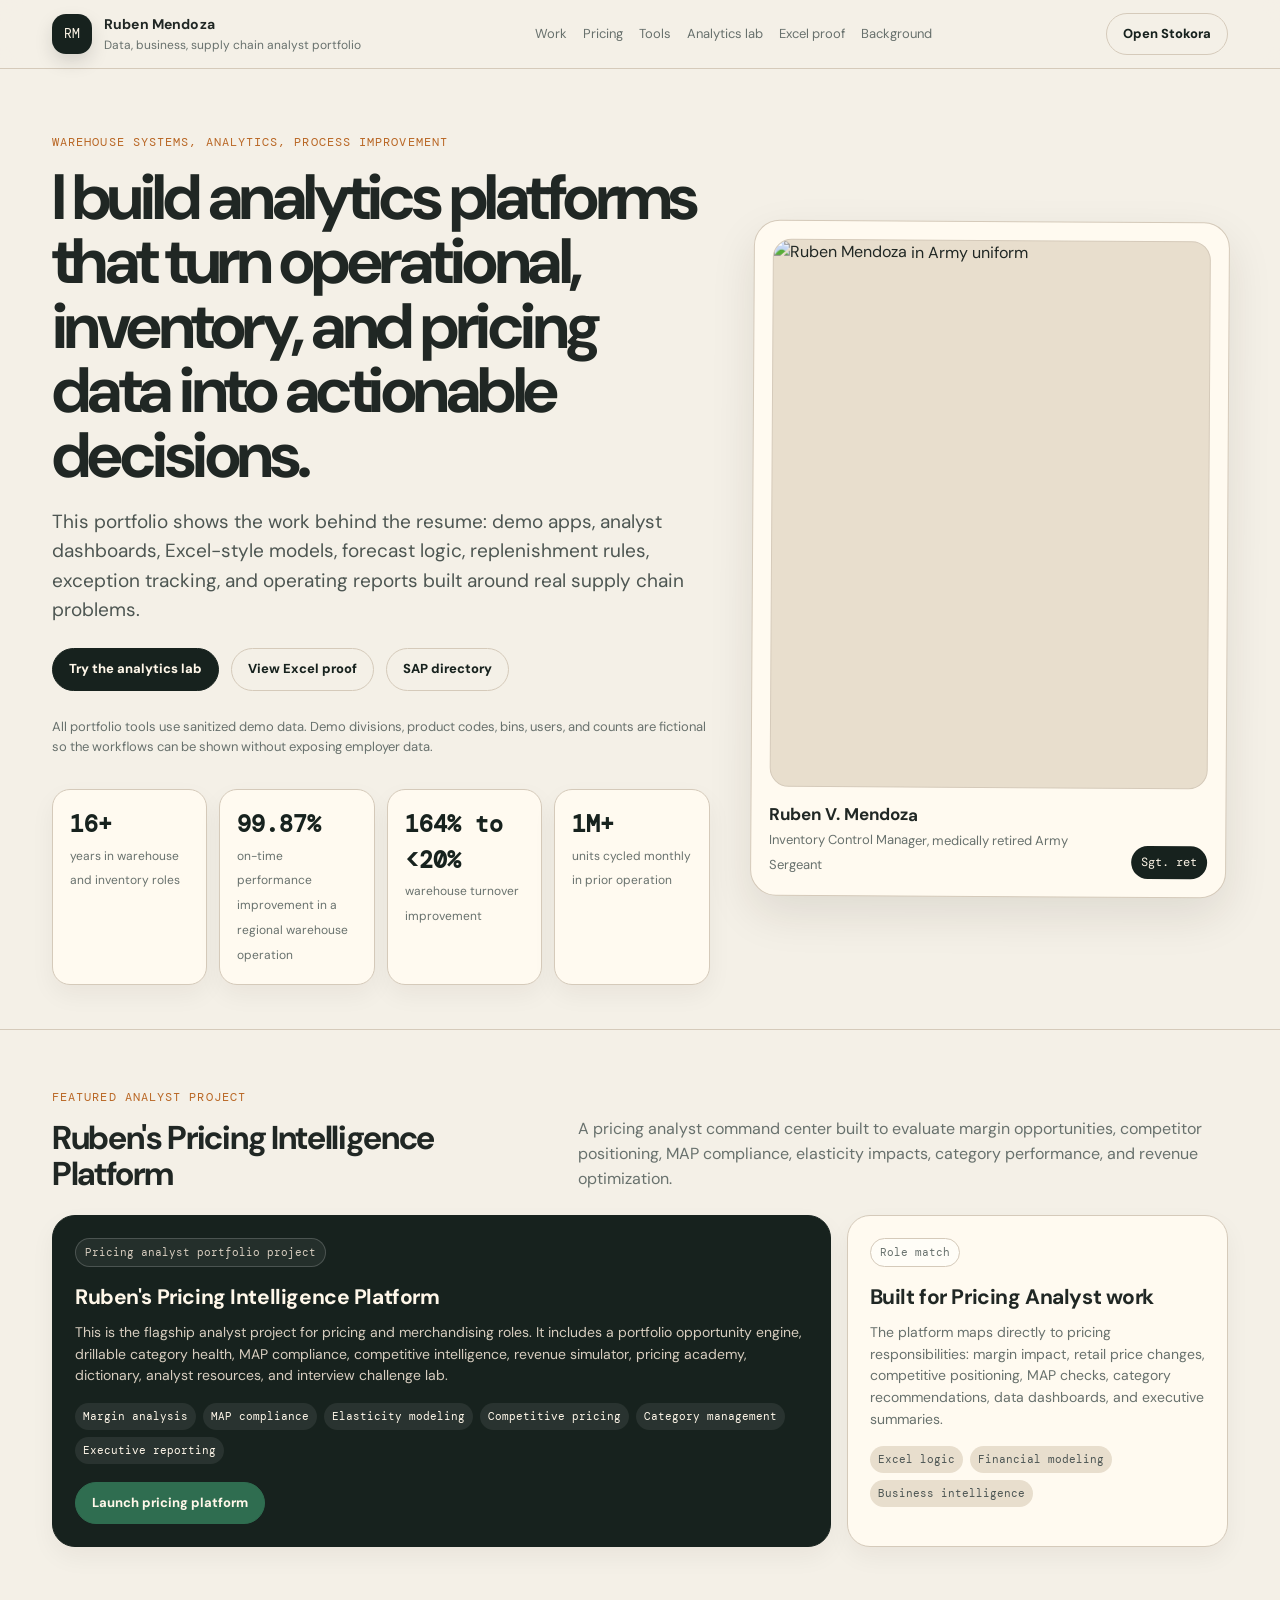
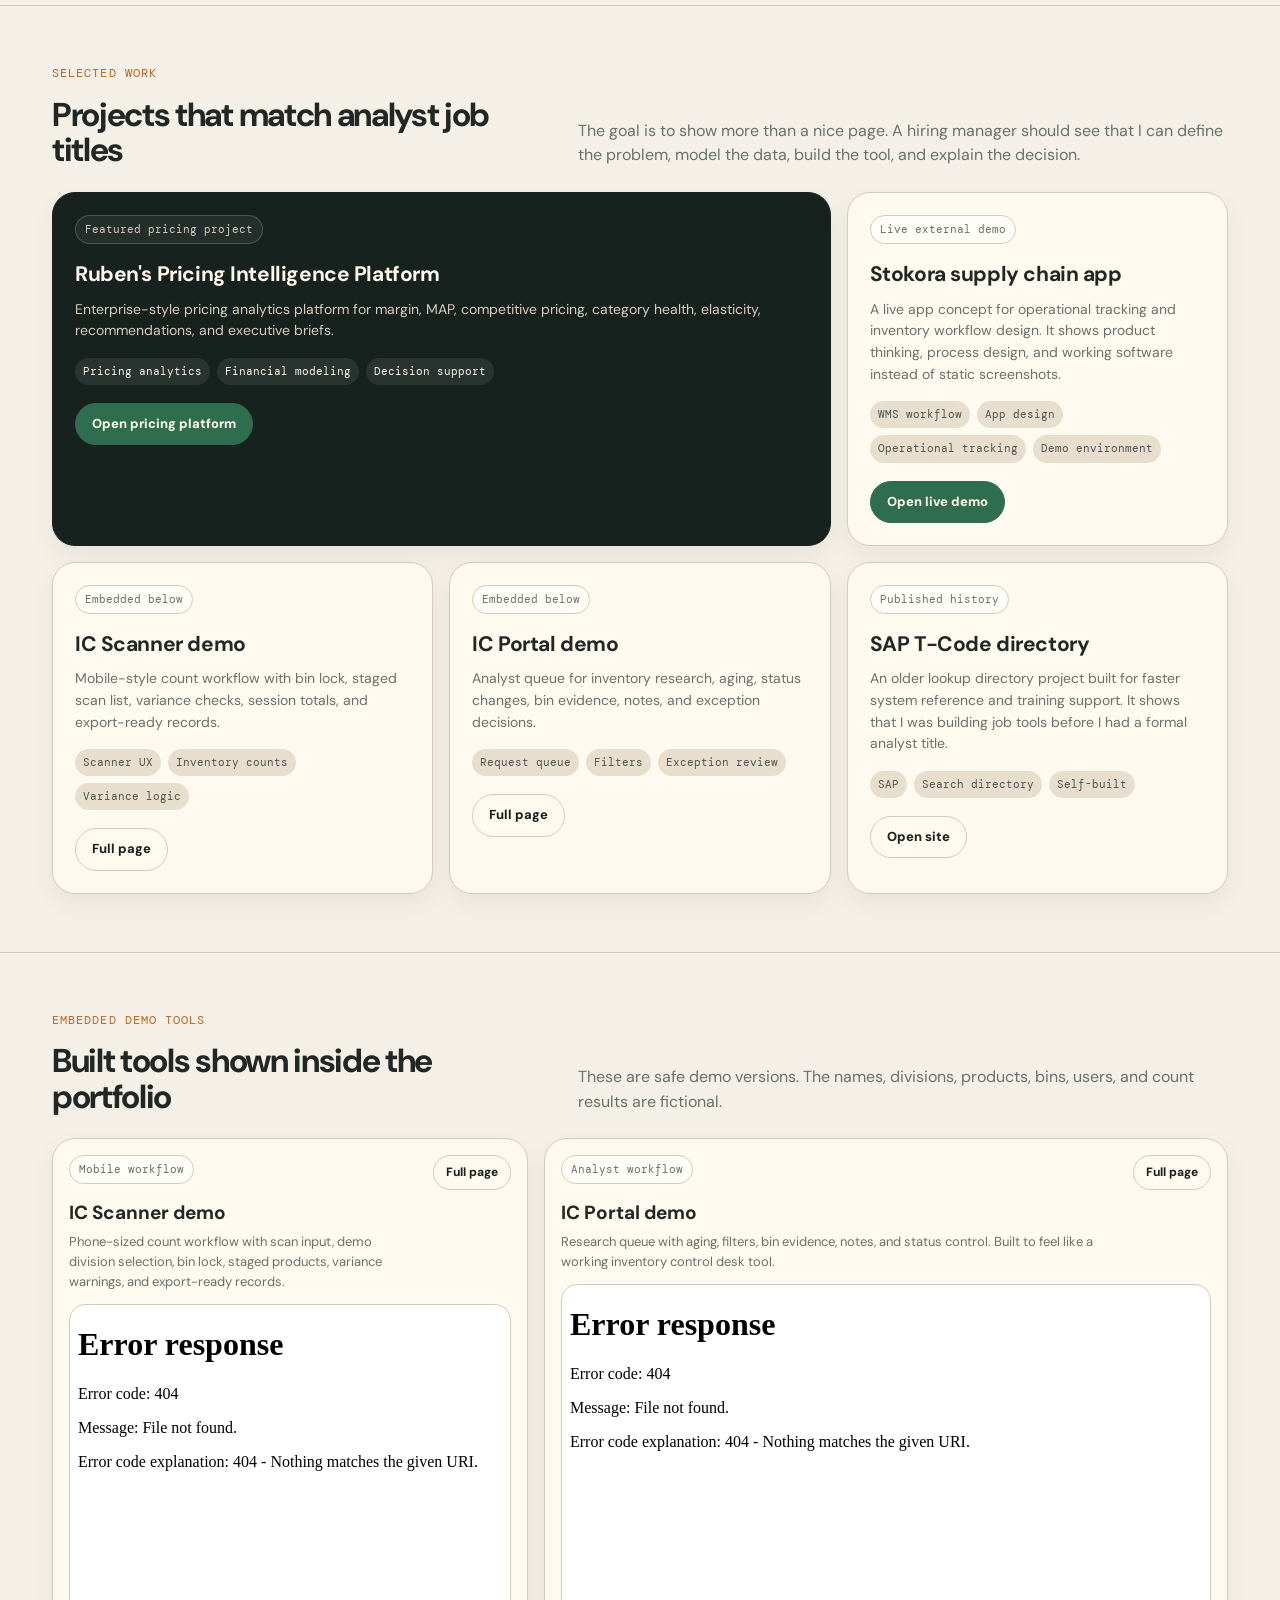
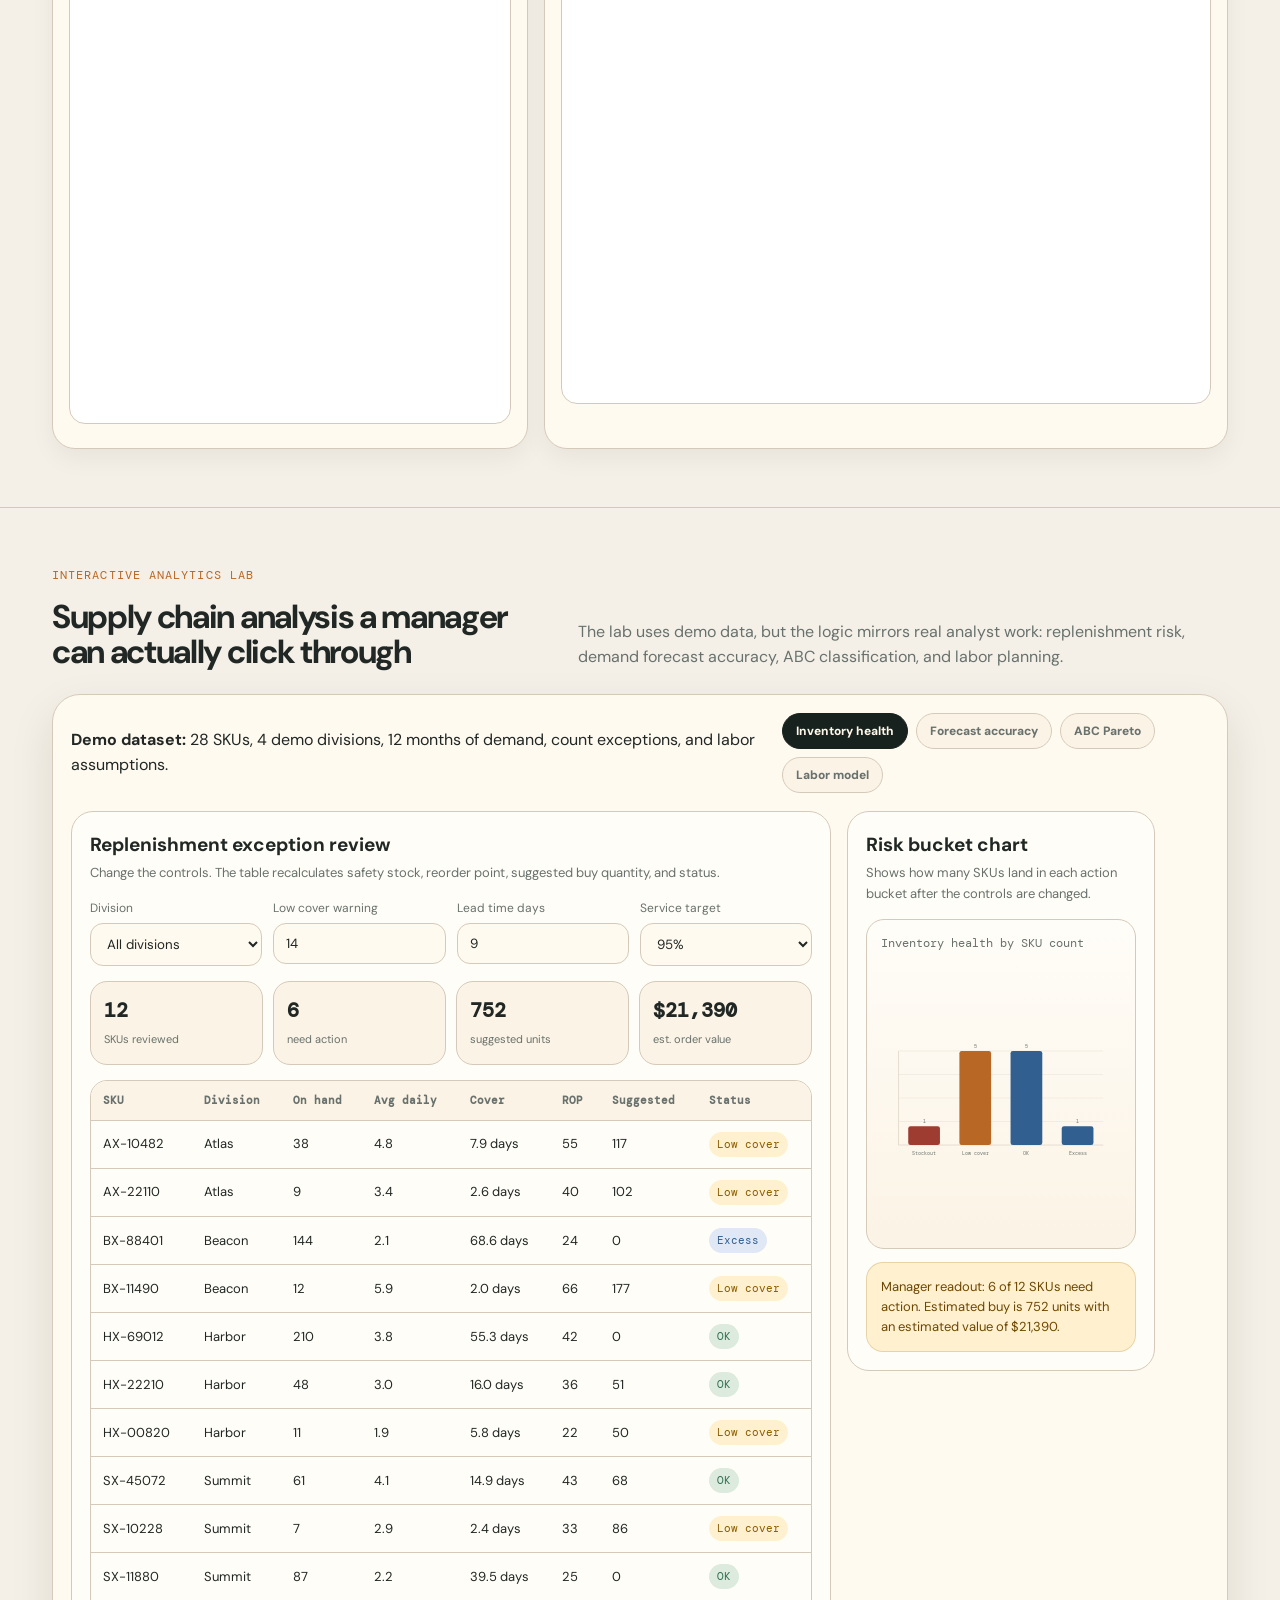
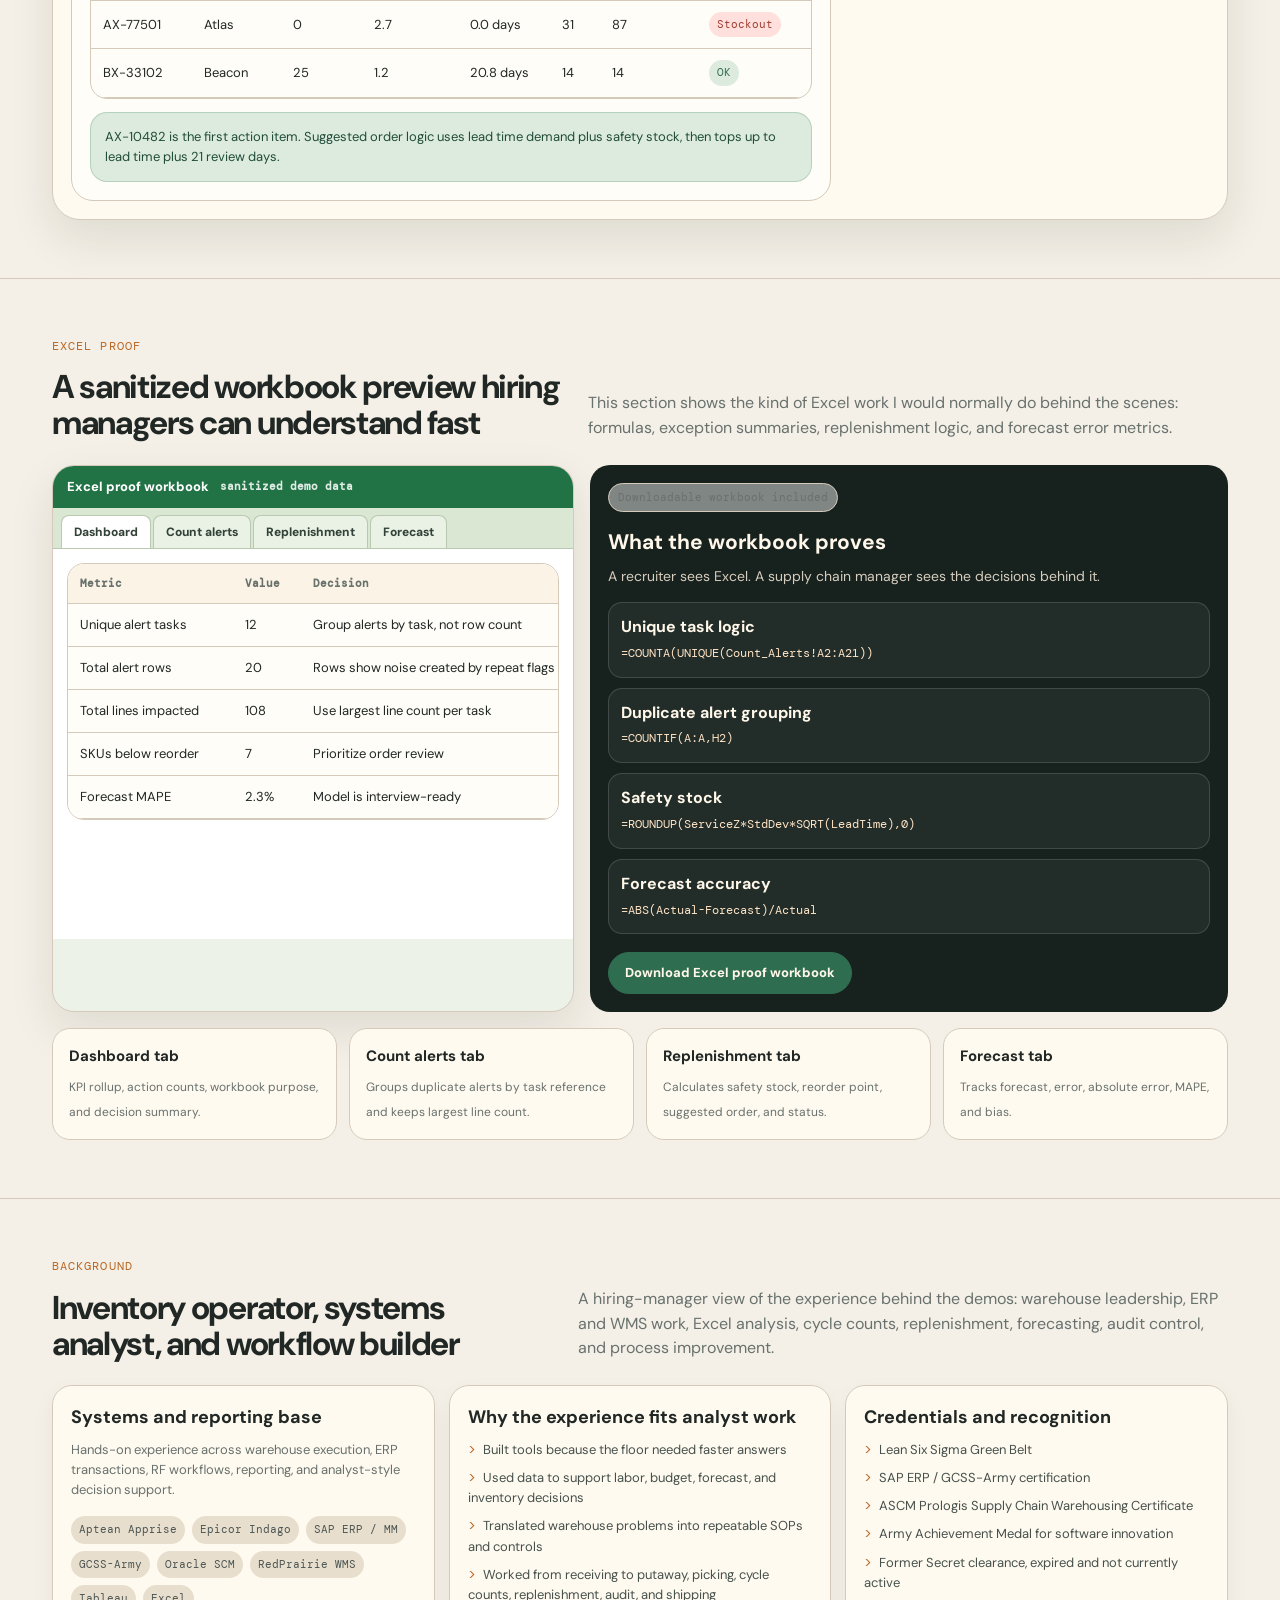
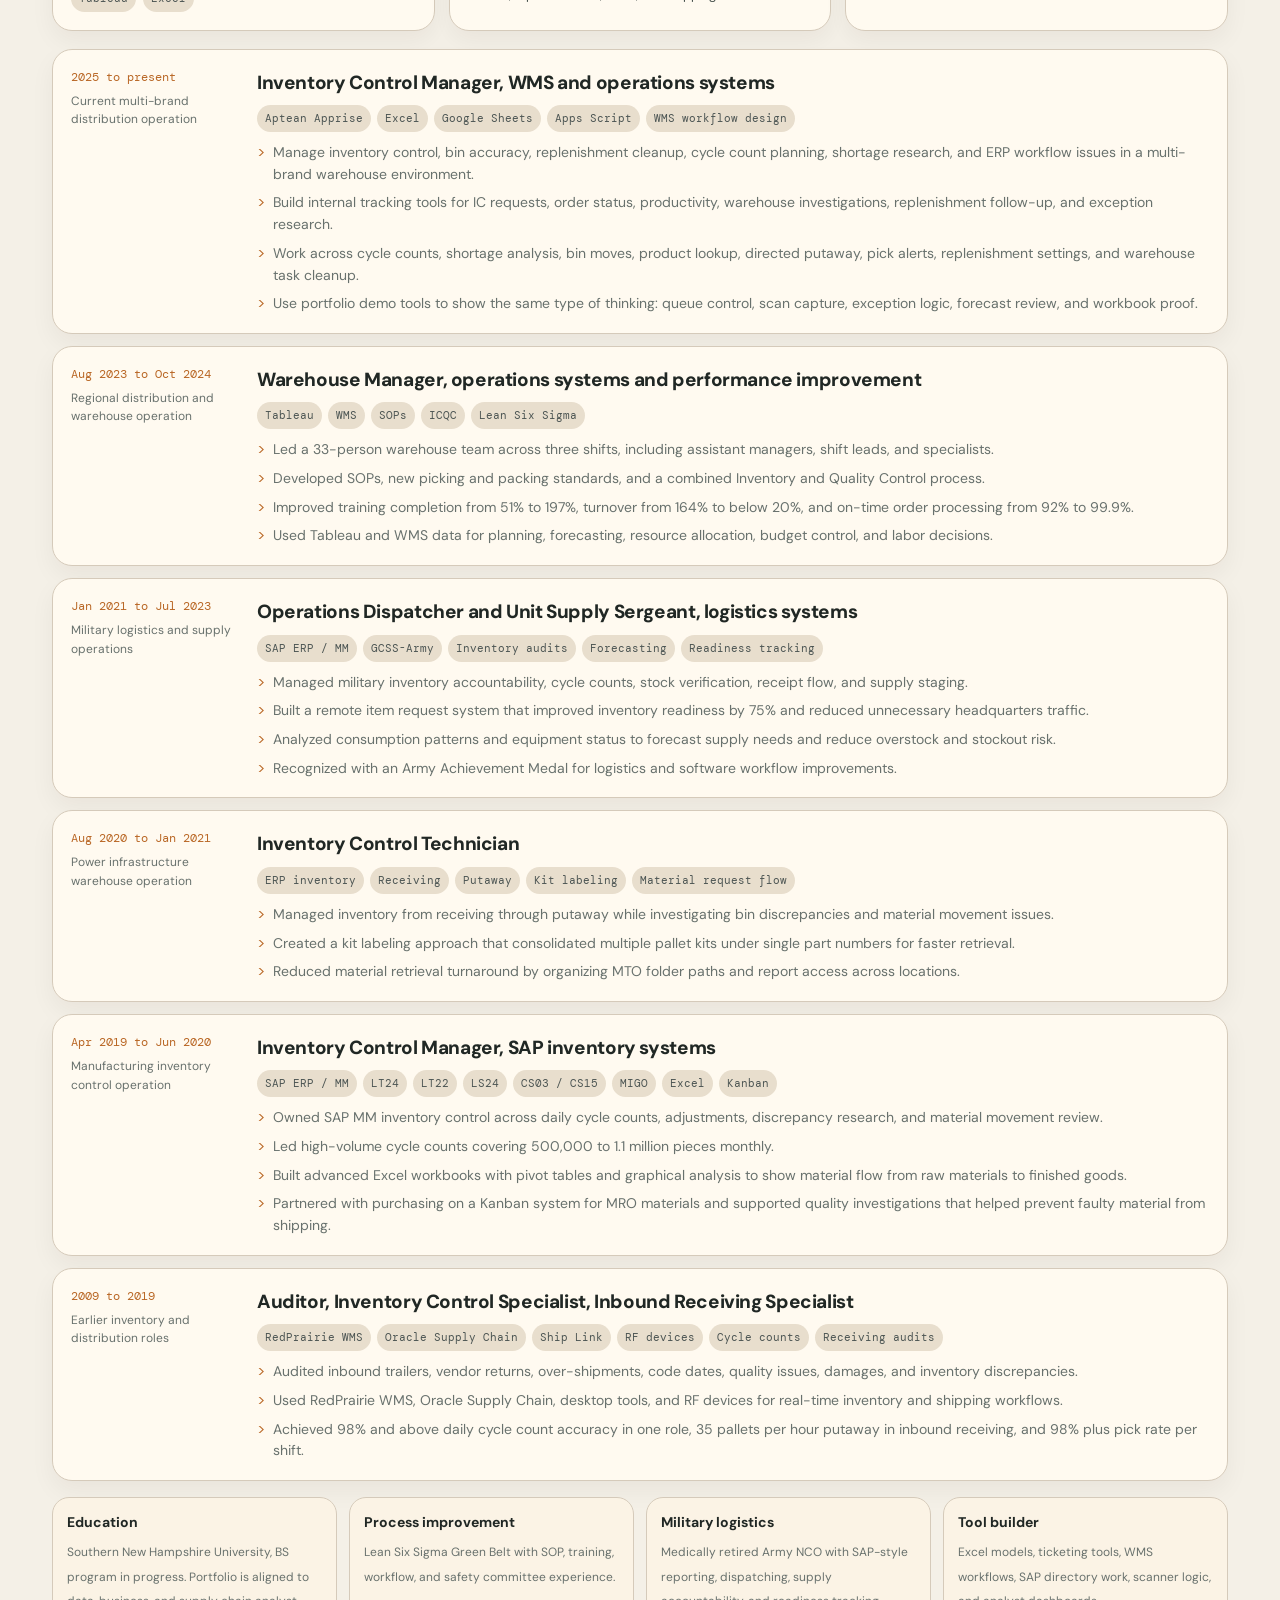
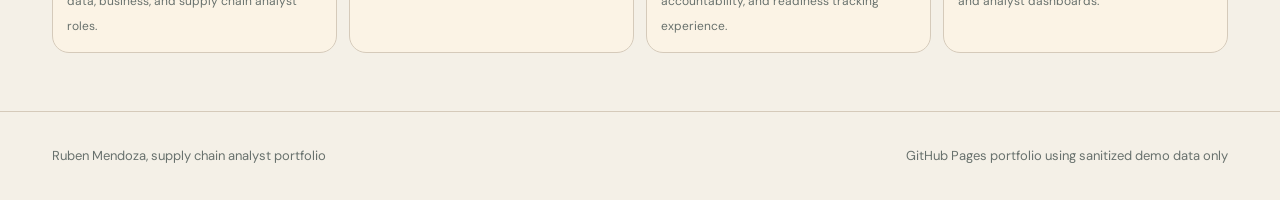
==== pricing-intelligence/index.html @ ed486b05 "Create index.html" ====
<!DOCTYPE html>
<html lang="en">
<head>
<meta charset="UTF-8" />
<meta name="viewport" content="width=device-width, initial-scale=1.0" />
<title>Ruben Mendoza | Supply Chain Analyst Portfolio</title>
<link rel="preconnect" href="https://fonts.googleapis.com">
<link rel="preconnect" href="https://fonts.gstatic.com" crossorigin>
<link href="https://fonts.googleapis.com/css2?family=DM+Sans:wght@400;500;600;700;800&family=DM+Mono:wght@400;500&display=swap" rel="stylesheet">
<style>
:root{
  --bg:#f4f0e7;
  --paper:#fffaf0;
  --paper2:#fbf3e5;
  --ink:#202724;
  --muted:#68716d;
  --soft:#e8decd;
  --line:#d5caba;
  --dark:#17221e;
  --dark2:#22332e;
  --green:#2f6d50;
  --green2:#dcebdd;
  --orange:#b96725;
  --orange2:#ffe4c5;
  --blue:#315f90;
  --blue2:#e0e8f5;
  --red:#9f3c31;
  --red2:#ffe0dc;
  --shadow:0 18px 45px rgba(35,28,16,.10);
  --mono:'DM Mono',monospace;
  --sans:'DM Sans',sans-serif;
}
*{box-sizing:border-box;margin:0;padding:0}
html{scroll-behavior:smooth}
body{font-family:var(--sans);background:var(--bg);color:var(--ink);line-height:1.55;font-size:16px}
a{color:inherit}
button,input,select{font-family:inherit}
.wrap{max-width:1220px;margin:0 auto;padding:0 22px}
.top{position:sticky;top:0;z-index:80;background:rgba(244,240,231,.94);backdrop-filter:blur(12px);border-bottom:1px solid var(--line)}
.nav{height:68px;display:flex;align-items:center;justify-content:space-between;gap:18px}
.logo{display:flex;align-items:center;gap:12px;text-decoration:none;min-width:230px}
.logo-mark{width:40px;height:40px;border-radius:14px;background:var(--dark);color:#fff7e9;display:grid;place-items:center;font-family:var(--mono);font-size:13px;box-shadow:0 8px 18px rgba(0,0,0,.13)}
.logo-text strong{display:block;font-size:14px;letter-spacing:.01em}.logo-text span{display:block;font-size:12px;color:var(--muted)}
.navlinks{display:flex;align-items:center;gap:16px;font-size:13px;color:var(--muted)}.navlinks a{text-decoration:none}.navlinks a:hover{color:var(--ink)}
.btn{display:inline-flex;align-items:center;justify-content:center;border-radius:999px;border:1px solid var(--dark);background:var(--dark);color:#fff7e9;text-decoration:none;font-weight:800;font-size:13px;padding:10px 16px;cursor:pointer;white-space:nowrap;transition:transform .12s,box-shadow .12s,background .12s}.btn:hover{transform:translateY(-1px);box-shadow:0 8px 18px rgba(0,0,0,.10)}
.btn.light{background:transparent;color:var(--dark);border-color:var(--line)}.btn.light:hover{border-color:var(--dark)}.btn.small{padding:7px 12px;font-size:12px}.btn.green{background:var(--green);border-color:var(--green)}
.hero{padding:64px 0 44px;border-bottom:1px solid var(--line)}.hero-grid{display:grid;grid-template-columns:1.16fr .84fr;gap:42px;align-items:center}.kicker{font-family:var(--mono);font-size:12px;color:var(--orange);text-transform:uppercase;letter-spacing:.09em;margin-bottom:14px}
h1{font-size:clamp(37px,5vw,66px);line-height:1.01;letter-spacing:-.055em;margin-bottom:18px;max-width:800px}.lead{font-size:19px;color:#4d5652;max-width:730px;margin-bottom:24px}.hero-actions{display:flex;gap:12px;flex-wrap:wrap;margin-bottom:26px}.note{font-size:13px;color:var(--muted);max-width:700px}
.profile-card{background:var(--paper);border:1px solid var(--line);border-radius:26px;padding:18px;box-shadow:var(--shadow);transform:rotate(.35deg)}.profile-img{width:100%;aspect-ratio:4/5;object-fit:cover;border-radius:19px;border:1px solid var(--line);display:block;background:var(--soft)}.profile-caption{display:grid;grid-template-columns:1fr auto;gap:14px;align-items:end;margin-top:14px}.profile-caption strong{display:block;font-size:17px}.profile-caption span{font-size:13px;color:var(--muted)}.rank{font-family:var(--mono);font-size:12px;background:var(--dark);color:#fff7e9;border-radius:999px;padding:7px 10px}
.stats{display:grid;grid-template-columns:repeat(4,1fr);gap:12px;margin-top:32px}.stat{background:var(--paper);border:1px solid var(--line);border-radius:18px;padding:17px;box-shadow:0 10px 24px rgba(35,28,16,.05)}.stat b{font-family:var(--mono);font-size:23px;display:block;color:var(--dark)}.stat span{font-size:12px;color:var(--muted)}
.section{padding:58px 0;border-bottom:1px solid var(--line)}.section-head{display:flex;align-items:flex-end;justify-content:space-between;gap:24px;margin-bottom:24px}.section-head h2{font-size:33px;letter-spacing:-.04em;line-height:1.08}.section-head p{color:var(--muted);max-width:650px}
.grid{display:grid;grid-template-columns:repeat(3,1fr);gap:16px}.card{background:var(--paper);border:1px solid var(--line);border-radius:23px;padding:22px;box-shadow:0 10px 24px rgba(35,28,16,.05)}.card.big{grid-column:span 2}.card.dark{background:var(--dark);color:#fff7e9;border-color:var(--dark)}.tag{display:inline-flex;font-family:var(--mono);font-size:11px;border:1px solid var(--line);border-radius:999px;padding:5px 9px;color:var(--muted);margin-bottom:14px;background:rgba(255,255,255,.45)}.card.dark .tag{border-color:rgba(255,255,255,.18);color:#d7cdbf;background:rgba(255,255,255,.06)}.card h3{font-size:21px;margin-bottom:8px;letter-spacing:-.02em}.card p{color:var(--muted);font-size:14px;margin-bottom:14px}.card.dark p{color:#d7cdbf}.tools{display:flex;flex-wrap:wrap;gap:7px;margin-top:16px}.tool{font-family:var(--mono);font-size:11px;background:var(--soft);border-radius:999px;padding:5px 8px;color:#4c5553}.card.dark .tool{background:rgba(255,255,255,.08);color:#fff7e9}.linkrow{display:flex;gap:10px;flex-wrap:wrap;margin-top:18px}
.embed-grid{display:grid;grid-template-columns:.82fr 1.18fr;gap:16px;margin-top:18px}.embed-card{background:var(--paper);border:1px solid var(--line);border-radius:23px;padding:16px;box-shadow:0 10px 24px rgba(35,28,16,.05)}.embed-head{display:flex;justify-content:space-between;align-items:flex-start;gap:14px;margin-bottom:12px}.embed-head h3{font-size:19px;margin-bottom:4px}.embed-head p{font-size:13px;color:var(--muted);max-width:650px}.embed-card iframe{width:100%;height:720px;border:1px solid var(--line);border-radius:16px;background:white}.embed-card.wide iframe{height:720px}
.lab{background:var(--paper);border:1px solid var(--line);border-radius:28px;box-shadow:var(--shadow);overflow:hidden}.lab-top{display:flex;align-items:center;justify-content:space-between;gap:16px;padding:18px 18px 0}.tabs{display:flex;gap:8px;flex-wrap:wrap}.tab{border:1px solid var(--line);background:var(--paper2);color:var(--muted);border-radius:999px;padding:9px 13px;font-size:12px;font-weight:800;cursor:pointer}.tab.active{background:var(--dark);border-color:var(--dark);color:#fff7e9}.lab-body{padding:18px}.lab-pane{display:none}.lab-pane.active{display:block}.lab-grid{display:grid;grid-template-columns:1fr .85fr;gap:16px;align-items:start}.panel{background:#fffdf7;border:1px solid var(--line);border-radius:22px;padding:18px}.panel h3{font-size:19px;margin-bottom:4px}.panel p{color:var(--muted);font-size:13px;margin-bottom:15px}.controls{display:grid;grid-template-columns:repeat(4,1fr);gap:11px;margin-bottom:15px}label{font-size:12px;color:var(--muted);display:block;margin-bottom:6px}input,select{width:100%;padding:11px 12px;border-radius:13px;border:1px solid var(--line);background:#fffaf0;color:var(--ink);outline:none}input:focus,select:focus{border-color:var(--green)}.metrics{display:grid;grid-template-columns:repeat(4,1fr);gap:10px;margin-bottom:15px}.metric{background:var(--paper2);border:1px solid var(--line);border-radius:17px;padding:13px}.metric b{font-family:var(--mono);font-size:20px;display:block}.metric span{font-size:11px;color:var(--muted)}.insight{background:var(--green2);border:1px solid rgba(47,109,80,.22);border-radius:17px;padding:14px;color:#214c39;font-size:13px;margin-top:13px}.warnbox{background:#fff1cf;border:1px solid rgba(139,91,0,.2);color:#6d4700}.table-wrap{overflow:auto;border:1px solid var(--line);border-radius:17px;background:#fffdf8}table{width:100%;border-collapse:collapse;min-width:720px}th,td{text-align:left;padding:11px 12px;border-bottom:1px solid var(--line);font-size:13px}th{font-family:var(--mono);font-size:11px;color:var(--muted);background:var(--paper2)}.status{font-family:var(--mono);font-size:11px;border-radius:999px;padding:4px 8px;display:inline-flex}.ok{background:var(--green2);color:var(--green)}.warn{background:#fff1cf;color:#8b5b00}.bad{background:var(--red2);color:var(--red)}.over{background:var(--blue2);color:var(--blue)}.chartbox{height:330px;border:1px solid var(--line);border-radius:18px;background:linear-gradient(180deg,#fffdf8,#fbf3e5);padding:14px}.chart-title{font-size:12px;color:var(--muted);font-family:var(--mono);margin-bottom:6px}.svgchart{width:100%;height:280px;display:block}.axis{stroke:#cbbfac;stroke-width:1}.gridline{stroke:#e7ddcd;stroke-width:1}.bar{fill:#315f90}.bar.warnbar{fill:#b96725}.bar.badbar{fill:#9f3c31}.line{fill:none;stroke:#2f6d50;stroke-width:3}.line2{fill:none;stroke:#b96725;stroke-width:3}.dotc{fill:#17221e}.chart-label{font-family:var(--mono);font-size:10px;fill:#68716d}
.excel-layout{display:grid;grid-template-columns:.9fr 1.1fr;gap:16px}.workbook{background:#edf2e9;border:1px solid var(--line);border-radius:22px;overflow:hidden;box-shadow:var(--shadow)}.excel-ribbon{height:42px;background:#217346;color:white;display:flex;align-items:center;gap:11px;padding:0 14px;font-size:13px;font-weight:800}.excel-tabs{display:flex;gap:2px;background:#d9e7d3;border-bottom:1px solid #b9c9b1;padding:7px 8px 0}.excel-tab{border:1px solid #b9c9b1;border-bottom:none;background:#eaf2e5;color:#334238;border-radius:8px 8px 0 0;padding:8px 12px;font-size:12px;font-weight:800;cursor:pointer}.excel-tab.active{background:#fff}.sheet{background:white;padding:14px;min-height:390px}.sheet table{min-width:540px}.formula-card{background:var(--dark);color:#fff7e9;border-radius:20px;padding:18px}.formula-card h3{font-size:21px;margin-bottom:8px}.formula-card p{color:#d7cdbf;font-size:14px;margin-bottom:14px}.formula-list{display:grid;gap:10px}.formula{border:1px solid rgba(255,255,255,.14);border-radius:14px;padding:12px;background:rgba(255,255,255,.05)}.formula code{font-family:var(--mono);font-size:12px;color:#ffe4c5;word-break:break-word}.proof-grid{display:grid;grid-template-columns:repeat(4,1fr);gap:12px;margin-top:16px}.proof{background:var(--paper);border:1px solid var(--line);border-radius:18px;padding:16px}.proof b{display:block;font-size:15px;margin-bottom:5px}.proof span{font-size:12px;color:var(--muted)}

.bg-summary{display:grid;grid-template-columns:1fr 1fr 1fr;gap:14px;margin-bottom:18px}.bg-card{background:var(--paper);border:1px solid var(--line);border-radius:20px;padding:18px;box-shadow:0 10px 24px rgba(35,28,16,.05)}.bg-card h3{font-size:18px;margin-bottom:8px}.bg-card p{font-size:13px;color:var(--muted);margin-bottom:12px}.mini-list{display:grid;gap:8px}.mini-list span{display:block;font-size:13px;color:#46514c}.mini-list span:before{content:'>';font-family:var(--mono);color:var(--orange);margin-right:7px}.exp-list{display:grid;gap:12px}.exp-card{display:grid;grid-template-columns:168px 1fr;gap:18px;background:var(--paper);border:1px solid var(--line);border-radius:20px;padding:18px;box-shadow:0 10px 24px rgba(35,28,16,.05)}.exp-time{font-family:var(--mono);font-size:12px;color:var(--orange);line-height:1.5}.exp-company{font-size:12px;color:var(--muted);margin-top:6px}.exp-role{font-size:19px;font-weight:800;letter-spacing:-.02em;margin-bottom:6px}.exp-system{display:flex;flex-wrap:wrap;gap:6px;margin:8px 0 10px}.exp-system span{font-family:var(--mono);font-size:11px;background:var(--soft);border-radius:999px;padding:5px 8px;color:#4c5553}.exp-card ul{display:grid;gap:7px;margin-left:0;list-style:none}.exp-card li{font-size:14px;color:var(--muted);position:relative;padding-left:16px}.exp-card li:before{content:'>';position:absolute;left:0;color:var(--orange);font-family:var(--mono)}.cred-grid{display:grid;grid-template-columns:repeat(4,1fr);gap:12px;margin-top:16px}.cred{background:var(--paper2);border:1px solid var(--line);border-radius:17px;padding:14px}.cred b{display:block;font-size:14px;margin-bottom:5px}.cred span{font-size:12px;color:var(--muted)}
.timeline{display:grid;gap:12px}.job{display:grid;grid-template-columns:150px 1fr;gap:18px;padding:18px;background:var(--paper);border:1px solid var(--line);border-radius:18px}.job-time{font-family:var(--mono);font-size:12px;color:var(--orange)}.job h3{font-size:18px;margin-bottom:4px}.job p{color:var(--muted);font-size:14px}.footer{padding:34px 0;color:var(--muted);font-size:13px}.footer .wrap{display:flex;justify-content:space-between;gap:20px;flex-wrap:wrap}
@media(max-width:980px){.hero-grid,.lab-grid,.embed-grid,.excel-layout,.bg-summary,.exp-card{grid-template-columns:1fr}.grid{grid-template-columns:1fr}.card.big{grid-column:auto}.stats{grid-template-columns:repeat(2,1fr)}.navlinks{display:none}.section-head{display:block}.section-head p{margin-top:10px}.controls,.metrics,.proof-grid,.cred-grid{grid-template-columns:repeat(2,1fr)}.job{grid-template-columns:1fr}}
@media(max-width:560px){.wrap{padding:0 16px}.hero{padding-top:36px}.stats,.controls,.metrics,.proof-grid,.cred-grid{grid-template-columns:1fr}.profile-caption{grid-template-columns:1fr}.btn{width:100%}.embed-card iframe{height:640px}.lab-top{display:block}.tabs{margin-top:12px}.logo{min-width:auto}.logo-text span{display:none}}
</style>
</head>
<body>
<header class="top">
  <div class="wrap nav">
    <a class="logo" href="#top" aria-label="Ruben Mendoza Portfolio Home">
      <div class="logo-mark">RM</div>
      <div class="logo-text"><strong>Ruben Mendoza</strong><span>Data, business, supply chain analyst portfolio</span></div>
    </a>
    <nav class="navlinks" aria-label="Portfolio navigation">
      <a href="#work">Work</a><a href="#pricing">Pricing</a><a href="#tools">Tools</a><a href="#analytics">Analytics lab</a><a href="#excel">Excel proof</a><a href="#background">Background</a>
    </nav>
    <a class="btn light" href="https://medtrack-peach.vercel.app/demo" target="_blank" rel="noopener">Open Stokora</a>
  </div>
</header>
<main id="top">
  <section class="hero">
    <div class="wrap hero-grid">
      <div>
        <div class="kicker">Warehouse systems, analytics, process improvement</div>
        <h1>I build analytics platforms that turn operational, inventory, and pricing data into actionable decisions.</h1>
        <p class="lead">This portfolio shows the work behind the resume: demo apps, analyst dashboards, Excel-style models, forecast logic, replenishment rules, exception tracking, and operating reports built around real supply chain problems.</p>
        <div class="hero-actions">
          <a class="btn" href="#analytics">Try the analytics lab</a>
          <a class="btn light" href="#excel">View Excel proof</a>
          <a class="btn light" href="https://vincentmets686.wixsite.com/saptcodesearch" target="_blank" rel="noopener">SAP directory</a>
        </div>
        <p class="note">All portfolio tools use sanitized demo data. Demo divisions, product codes, bins, users, and counts are fictional so the workflows can be shown without exposing employer data.</p>
        <div class="stats" aria-label="Career highlights">
          <div class="stat"><b>16+</b><span>years in warehouse and inventory roles</span></div>
          <div class="stat"><b>99.87%</b><span>on-time performance improvement in a regional warehouse operation</span></div>
          <div class="stat"><b>164% to &lt;20%</b><span>warehouse turnover improvement</span></div>
          <div class="stat"><b>1M+</b><span>units cycled monthly in prior operation</span></div>
        </div>
      </div>
      <aside class="profile-card">
        <img class="profile-img" src="https://static.wixstatic.com/media/943331_916fbdab7a79470f9658e17a40e5204a~mv2.jpg/v1/crop/x_0%2Cy_5%2Cw_600%2Ch_790/fill/w_492%2Ch_648%2Cal_c%2Cq_90%2Cusm_0.66_1.00_0.01%2Cenc_avif%2Cquality_auto/343692639_726597192590422_9041413978498065400_n.jpg" alt="Ruben Mendoza in Army uniform" />
        <div class="profile-caption">
          <div><strong>Ruben V. Mendoza</strong><span>Inventory Control Manager, medically retired Army Sergeant</span></div>
          <div class="rank">Sgt. ret</div>
        </div>
      </aside>
    </div>
  </section>



  <section class="section" id="pricing">
    <div class="wrap">
      <div class="section-head">
        <div><div class="kicker">Featured analyst project</div><h2>Ruben's Pricing Intelligence Platform</h2></div>
        <p>A pricing analyst command center built to evaluate margin opportunities, competitor positioning, MAP compliance, elasticity impacts, category performance, and revenue optimization.</p>
      </div>
      <div class="grid">
        <article class="card dark big">
          <span class="tag">Pricing analyst portfolio project</span>
          <h3>Ruben's Pricing Intelligence Platform</h3>
          <p>This is the flagship analyst project for pricing and merchandising roles. It includes a portfolio opportunity engine, drillable category health, MAP compliance, competitive intelligence, revenue simulator, pricing academy, dictionary, analyst resources, and interview challenge lab.</p>
          <div class="tools"><span class="tool">Margin analysis</span><span class="tool">MAP compliance</span><span class="tool">Elasticity modeling</span><span class="tool">Competitive pricing</span><span class="tool">Category management</span><span class="tool">Executive reporting</span></div>
          <div class="linkrow"><a class="btn green" href="pricing-intelligence/" target="_blank" rel="noopener">Launch pricing platform</a></div>
        </article>
        <article class="card">
          <span class="tag">Role match</span>
          <h3>Built for Pricing Analyst work</h3>
          <p>The platform maps directly to pricing responsibilities: margin impact, retail price changes, competitive positioning, MAP checks, category recommendations, data dashboards, and executive summaries.</p>
          <div class="tools"><span class="tool">Excel logic</span><span class="tool">Financial modeling</span><span class="tool">Business intelligence</span></div>
        </article>
      </div>
    </div>
  </section>

  <section class="section" id="work">
    <div class="wrap">
      <div class="section-head"><div><div class="kicker">Selected work</div><h2>Projects that match analyst job titles</h2></div><p>The goal is to show more than a nice page. A hiring manager should see that I can define the problem, model the data, build the tool, and explain the decision.</p></div>
      <div class="grid">
        <article class="card dark big"><span class="tag">Featured pricing project</span><h3>Ruben's Pricing Intelligence Platform</h3><p>Enterprise-style pricing analytics platform for margin, MAP, competitive pricing, category health, elasticity, recommendations, and executive briefs.</p><div class="tools"><span class="tool">Pricing analytics</span><span class="tool">Financial modeling</span><span class="tool">Decision support</span></div><div class="linkrow"><a class="btn green" href="pricing-intelligence/" target="_blank" rel="noopener">Open pricing platform</a></div></article>
        <article class="card"><span class="tag">Live external demo</span><h3>Stokora supply chain app</h3><p>A live app concept for operational tracking and inventory workflow design. It shows product thinking, process design, and working software instead of static screenshots.</p><div class="tools"><span class="tool">WMS workflow</span><span class="tool">App design</span><span class="tool">Operational tracking</span><span class="tool">Demo environment</span></div><div class="linkrow"><a class="btn green" href="https://medtrack-peach.vercel.app/demo" target="_blank" rel="noopener">Open live demo</a></div></article>
        <article class="card"><span class="tag">Embedded below</span><h3>IC Scanner demo</h3><p>Mobile-style count workflow with bin lock, staged scan list, variance checks, session totals, and export-ready records.</p><div class="tools"><span class="tool">Scanner UX</span><span class="tool">Inventory counts</span><span class="tool">Variance logic</span></div><div class="linkrow"><a class="btn light" href="demos/ic-scanner-demo/">Full page</a></div></article>
        <article class="card"><span class="tag">Embedded below</span><h3>IC Portal demo</h3><p>Analyst queue for inventory research, aging, status changes, bin evidence, notes, and exception decisions.</p><div class="tools"><span class="tool">Request queue</span><span class="tool">Filters</span><span class="tool">Exception review</span></div><div class="linkrow"><a class="btn light" href="demos/ic-inquiry-demo/">Full page</a></div></article>
        <article class="card"><span class="tag">Published history</span><h3>SAP T-Code directory</h3><p>An older lookup directory project built for faster system reference and training support. It shows that I was building job tools before I had a formal analyst title.</p><div class="tools"><span class="tool">SAP</span><span class="tool">Search directory</span><span class="tool">Self-built</span></div><div class="linkrow"><a class="btn light" href="https://vincentmets686.wixsite.com/saptcodesearch" target="_blank" rel="noopener">Open site</a></div></article>
      </div>
    </div>
  </section>

  <section class="section" id="tools">
    <div class="wrap">
      <div class="section-head"><div><div class="kicker">Embedded demo tools</div><h2>Built tools shown inside the portfolio</h2></div><p>These are safe demo versions. The names, divisions, products, bins, users, and count results are fictional.</p></div>
      <div class="embed-grid">
        <article class="embed-card"><div class="embed-head"><div><span class="tag">Mobile workflow</span><h3>IC Scanner demo</h3><p>Phone-sized count workflow with scan input, demo division selection, bin lock, staged products, variance warnings, and export-ready records.</p></div><a class="btn light small" href="demos/ic-scanner-demo/">Full page</a></div><iframe title="Embedded IC Scanner demo" src="demos/ic-scanner-demo/"></iframe></article>
        <article class="embed-card wide"><div class="embed-head"><div><span class="tag">Analyst workflow</span><h3>IC Portal demo</h3><p>Research queue with aging, filters, bin evidence, notes, and status control. Built to feel like a working inventory control desk tool.</p></div><a class="btn light small" href="demos/ic-inquiry-demo/">Full page</a></div><iframe title="Embedded IC Portal demo" src="demos/ic-inquiry-demo/"></iframe></article>
      </div>
    </div>
  </section>

  <section class="section" id="analytics">
    <div class="wrap">
      <div class="section-head"><div><div class="kicker">Interactive analytics lab</div><h2>Supply chain analysis a manager can actually click through</h2></div><p>The lab uses demo data, but the logic mirrors real analyst work: replenishment risk, demand forecast accuracy, ABC classification, and labor planning.</p></div>
      <div class="lab">
        <div class="lab-top"><div><strong>Demo dataset:</strong> 28 SKUs, 4 demo divisions, 12 months of demand, count exceptions, and labor assumptions.</div><div class="tabs"><button class="tab active" data-pane="inv">Inventory health</button><button class="tab" data-pane="forecast">Forecast accuracy</button><button class="tab" data-pane="abc">ABC Pareto</button><button class="tab" data-pane="labor">Labor model</button></div></div>
        <div class="lab-body">
          <section class="lab-pane active" id="pane-inv">
            <div class="lab-grid">
              <div class="panel"><h3>Replenishment exception review</h3><p>Change the controls. The table recalculates safety stock, reorder point, suggested buy quantity, and status.</p><div class="controls"><div><label for="invDiv">Division</label><select id="invDiv"><option value="all">All divisions</option><option>Atlas</option><option>Beacon</option><option>Harbor</option><option>Summit</option></select></div><div><label for="warnDays">Low cover warning</label><input id="warnDays" type="number" value="14" min="3" max="60"></div><div><label for="leadDays">Lead time days</label><input id="leadDays" type="number" value="9" min="1" max="45"></div><div><label for="serviceZ">Service target</label><select id="serviceZ"><option value="1.28">90%</option><option value="1.65" selected>95%</option><option value="2.05">98%</option></select></div></div><div class="metrics"><div class="metric"><b id="invSku">0</b><span>SKUs reviewed</span></div><div class="metric"><b id="invRisk">0</b><span>need action</span></div><div class="metric"><b id="invBuy">0</b><span>suggested units</span></div><div class="metric"><b id="invValue">$0</b><span>est. order value</span></div></div><div class="table-wrap"><table><thead><tr><th>SKU</th><th>Division</th><th>On hand</th><th>Avg daily</th><th>Cover</th><th>ROP</th><th>Suggested</th><th>Status</th></tr></thead><tbody id="invRows"></tbody></table></div><div class="insight" id="invInsight"></div></div>
              <div class="panel"><h3>Risk bucket chart</h3><p>Shows how many SKUs land in each action bucket after the controls are changed.</p><div class="chartbox"><div class="chart-title">Inventory health by SKU count</div><svg class="svgchart" id="invChart" viewBox="0 0 520 280"></svg></div><div class="insight warnbox" id="invManagerNote"></div></div>
            </div>
          </section>
          <section class="lab-pane" id="pane-forecast">
            <div class="lab-grid"><div class="panel"><h3>Demand forecast accuracy</h3><p>Select a SKU and method. The model recalculates forecast, MAE, MAPE, bias, and next-month projection.</p><div class="controls"><div><label for="fcSku">SKU</label><select id="fcSku"></select></div><div><label for="fcMethod">Method</label><select id="fcMethod"><option value="ma3">3 month average</option><option value="smooth">Exponential smoothing</option><option value="trend">Trend adjusted</option></select></div><div><label for="alpha">Smoothing alpha</label><input id="alpha" type="number" value="0.35" min="0.05" max="0.9" step="0.05"></div><div><label for="fcHorizon">Horizon months</label><input id="fcHorizon" type="number" value="1" min="1" max="6"></div></div><div class="metrics"><div class="metric"><b id="fcMae">0</b><span>MAE units</span></div><div class="metric"><b id="fcMape">0%</b><span>MAPE</span></div><div class="metric"><b id="fcBias">0</b><span>bias units</span></div><div class="metric"><b id="fcNext">0</b><span>next forecast</span></div></div><div class="table-wrap"><table><thead><tr><th>Month</th><th>Actual</th><th>Forecast</th><th>Error</th><th>Abs % Error</th></tr></thead><tbody id="fcRows"></tbody></table></div><div class="insight" id="fcInsight"></div></div><div class="panel"><h3>Actual vs forecast</h3><p>The orange line is forecast. The green line is actual demand.</p><div class="chartbox"><div class="chart-title">Monthly units</div><svg class="svgchart" id="fcChart" viewBox="0 0 520 280"></svg></div></div></div>
          </section>
          <section class="lab-pane" id="pane-abc">
            <div class="lab-grid"><div class="panel"><h3>ABC Pareto classification</h3><p>Sorts SKUs by annual usage value, calculates cumulative percent, and assigns control class.</p><div class="controls"><div><label for="abcDiv">Division</label><select id="abcDiv"><option value="all">All divisions</option><option>Atlas</option><option>Beacon</option><option>Harbor</option><option>Summit</option></select></div><div><label for="aCut">A cutoff %</label><input id="aCut" type="number" value="80" min="50" max="90"></div><div><label for="bCut">B cutoff %</label><input id="bCut" type="number" value="95" min="85" max="99"></div><div><label>&nbsp;</label><button class="btn small" id="abcDefault" type="button">Reset controls</button></div></div><div class="metrics"><div class="metric"><b id="abcA">0</b><span>A items</span></div><div class="metric"><b id="abcB">0</b><span>B items</span></div><div class="metric"><b id="abcC">0</b><span>C items</span></div><div class="metric"><b id="abcVal">$0</b><span>annual value</span></div></div><div class="table-wrap"><table><thead><tr><th>Rank</th><th>SKU</th><th>Division</th><th>Annual units</th><th>Unit cost</th><th>Annual value</th><th>Cumulative</th><th>Class</th></tr></thead><tbody id="abcRows"></tbody></table></div><div class="insight" id="abcInsight"></div></div><div class="panel"><h3>Pareto curve</h3><p>Bars show annual value. The line shows cumulative contribution.</p><div class="chartbox"><div class="chart-title">Annual usage value and cumulative percent</div><svg class="svgchart" id="abcChart" viewBox="0 0 520 280"></svg></div></div></div>
          </section>
          <section class="lab-pane" id="pane-labor">
            <div class="lab-grid"><div class="panel"><h3>Backlog and labor model</h3><p>Models how staffing and productivity changes move a backlog completion date. This is useful for count projects, order cleanup, and special audits.</p><div class="controls"><div><label for="backlog">Open bins/tasks</label><input id="backlog" type="number" value="9270" min="1"></div><div><label for="people">Counters</label><input id="people" type="number" value="3" min="1" max="20"></div><div><label for="bph">Bins per hour</label><input id="bph" type="number" value="22" min="1" max="80"></div><div><label for="hours">Paid hours/day</label><input id="hours" type="number" value="8" min="1" max="12"></div><div><label for="adminMin">Admin minutes/day</label><input id="adminMin" type="number" value="45" min="0" max="240"></div><div><label for="workdays">Workdays/week</label><input id="workdays" type="number" value="5" min="1" max="7"></div><div><label for="defectRate">Recount rate %</label><input id="defectRate" type="number" value="8" min="0" max="50"></div><div><label>&nbsp;</label><button class="btn small" id="laborReset" type="button">Reset model</button></div></div><div class="metrics"><div class="metric"><b id="dailyOut">0</b><span>net bins/day</span></div><div class="metric"><b id="laborDays">0</b><span>workdays</span></div><div class="metric"><b id="laborWeeks">0</b><span>weeks</span></div><div class="metric"><b id="laborCapacity">0</b><span>weekly capacity</span></div></div><div class="insight" id="laborInsight"></div></div><div class="panel"><h3>Backlog burn-down</h3><p>The model shows remaining work each week using the active assumptions.</p><div class="chartbox"><div class="chart-title">Remaining backlog by week</div><svg class="svgchart" id="laborChart" viewBox="0 0 520 280"></svg></div><div class="insight warnbox">What this proves: I can turn rough floor assumptions into a decision model instead of only reporting what already happened.</div></div></div>
          </section>
        </div>
      </div>
    </div>
  </section>

  <section class="section" id="excel">
    <div class="wrap">
      <div class="section-head"><div><div class="kicker">Excel proof</div><h2>A sanitized workbook preview hiring managers can understand fast</h2></div><p>This section shows the kind of Excel work I would normally do behind the scenes: formulas, exception summaries, replenishment logic, and forecast error metrics.</p></div>
      <div class="excel-layout">
        <div class="workbook"><div class="excel-ribbon"><span>Excel proof workbook</span><span style="font-family:var(--mono);font-size:11px;opacity:.85">sanitized demo data</span></div><div class="excel-tabs"><button class="excel-tab active" data-sheet="dash">Dashboard</button><button class="excel-tab" data-sheet="alerts">Count alerts</button><button class="excel-tab" data-sheet="repl">Replenishment</button><button class="excel-tab" data-sheet="forecast">Forecast</button></div><div class="sheet"><div class="table-wrap"><table id="excelTable"></table></div></div></div>
        <aside class="formula-card"><span class="tag">Downloadable workbook included</span><h3>What the workbook proves</h3><p>A recruiter sees Excel. A supply chain manager sees the decisions behind it.</p><div class="formula-list"><div class="formula"><strong>Unique task logic</strong><br><code>=COUNTA(UNIQUE(Count_Alerts!A2:A21))</code></div><div class="formula"><strong>Duplicate alert grouping</strong><br><code>=COUNTIF(A:A,H2)</code></div><div class="formula"><strong>Safety stock</strong><br><code>=ROUNDUP(ServiceZ*StdDev*SQRT(LeadTime),0)</code></div><div class="formula"><strong>Forecast accuracy</strong><br><code>=ABS(Actual-Forecast)/Actual</code></div></div><div class="linkrow"><a class="btn green" href="assets/sanitized_excel_proof_workbook.xlsx" download>Download Excel proof workbook</a></div></aside>
      </div>
      <div class="proof-grid"><div class="proof"><b>Dashboard tab</b><span>KPI rollup, action counts, workbook purpose, and decision summary.</span></div><div class="proof"><b>Count alerts tab</b><span>Groups duplicate alerts by task reference and keeps largest line count.</span></div><div class="proof"><b>Replenishment tab</b><span>Calculates safety stock, reorder point, suggested order, and status.</span></div><div class="proof"><b>Forecast tab</b><span>Tracks forecast, error, absolute error, MAPE, and bias.</span></div></div>
    </div>
  </section>

  <section class="section" id="background">
    <div class="wrap">
      <div class="section-head">
        <div><div class="kicker">Background</div><h2>Inventory operator, systems analyst, and workflow builder</h2></div>
        <p>A hiring-manager view of the experience behind the demos: warehouse leadership, ERP and WMS work, Excel analysis, cycle counts, replenishment, forecasting, audit control, and process improvement.</p>
      </div>

      <div class="bg-summary">
        <article class="bg-card">
          <h3>Systems and reporting base</h3>
          <p>Hands-on experience across warehouse execution, ERP transactions, RF workflows, reporting, and analyst-style decision support.</p>
          <div class="tools"><span class="tool">Aptean Apprise</span><span class="tool">Epicor Indago</span><span class="tool">SAP ERP / MM</span><span class="tool">GCSS-Army</span><span class="tool">Oracle SCM</span><span class="tool">RedPrairie WMS</span><span class="tool">Tableau</span><span class="tool">Excel</span></div>
        </article>
        <article class="bg-card">
          <h3>Why the experience fits analyst work</h3>
          <div class="mini-list"><span>Built tools because the floor needed faster answers</span><span>Used data to support labor, budget, forecast, and inventory decisions</span><span>Translated warehouse problems into repeatable SOPs and controls</span><span>Worked from receiving to putaway, picking, cycle counts, replenishment, audit, and shipping</span></div>
        </article>
        <article class="bg-card">
          <h3>Credentials and recognition</h3>
          <div class="mini-list"><span>Lean Six Sigma Green Belt</span><span>SAP ERP / GCSS-Army certification</span><span>ASCM Prologis Supply Chain Warehousing Certificate</span><span>Army Achievement Medal for software innovation</span><span>Former Secret clearance, expired and not currently active</span></div>
        </article>
      </div>

      <div class="exp-list">
        <article class="exp-card">
          <div><div class="exp-time">2025 to present</div><div class="exp-company">Current multi-brand distribution operation</div></div>
          <div>
            <div class="exp-role">Inventory Control Manager, WMS and operations systems</div>
            <div class="exp-system"><span>Aptean Apprise</span><span>Excel</span><span>Google Sheets</span><span>Apps Script</span><span>WMS workflow design</span></div>
            <ul><li>Manage inventory control, bin accuracy, replenishment cleanup, cycle count planning, shortage research, and ERP workflow issues in a multi-brand warehouse environment.</li><li>Build internal tracking tools for IC requests, order status, productivity, warehouse investigations, replenishment follow-up, and exception research.</li><li>Work across cycle counts, shortage analysis, bin moves, product lookup, directed putaway, pick alerts, replenishment settings, and warehouse task cleanup.</li><li>Use portfolio demo tools to show the same type of thinking: queue control, scan capture, exception logic, forecast review, and workbook proof.</li></ul>
          </div>
        </article>

        <article class="exp-card">
          <div><div class="exp-time">Aug 2023 to Oct 2024</div><div class="exp-company">Regional distribution and warehouse operation</div></div>
          <div>
            <div class="exp-role">Warehouse Manager, operations systems and performance improvement</div>
            <div class="exp-system"><span>Tableau</span><span>WMS</span><span>SOPs</span><span>ICQC</span><span>Lean Six Sigma</span></div>
            <ul><li>Led a 33-person warehouse team across three shifts, including assistant managers, shift leads, and specialists.</li><li>Developed SOPs, new picking and packing standards, and a combined Inventory and Quality Control process.</li><li>Improved training completion from 51% to 197%, turnover from 164% to below 20%, and on-time order processing from 92% to 99.9%.</li><li>Used Tableau and WMS data for planning, forecasting, resource allocation, budget control, and labor decisions.</li></ul>
          </div>
        </article>

        <article class="exp-card">
          <div><div class="exp-time">Jan 2021 to Jul 2023</div><div class="exp-company">Military logistics and supply operations</div></div>
          <div>
            <div class="exp-role">Operations Dispatcher and Unit Supply Sergeant, logistics systems</div>
            <div class="exp-system"><span>SAP ERP / MM</span><span>GCSS-Army</span><span>Inventory audits</span><span>Forecasting</span><span>Readiness tracking</span></div>
            <ul><li>Managed military inventory accountability, cycle counts, stock verification, receipt flow, and supply staging.</li><li>Built a remote item request system that improved inventory readiness by 75% and reduced unnecessary headquarters traffic.</li><li>Analyzed consumption patterns and equipment status to forecast supply needs and reduce overstock and stockout risk.</li><li>Recognized with an Army Achievement Medal for logistics and software workflow improvements.</li></ul>
          </div>
        </article>

        <article class="exp-card">
          <div><div class="exp-time">Aug 2020 to Jan 2021</div><div class="exp-company">Power infrastructure warehouse operation</div></div>
          <div>
            <div class="exp-role">Inventory Control Technician</div>
            <div class="exp-system"><span>ERP inventory</span><span>Receiving</span><span>Putaway</span><span>Kit labeling</span><span>Material request flow</span></div>
            <ul><li>Managed inventory from receiving through putaway while investigating bin discrepancies and material movement issues.</li><li>Created a kit labeling approach that consolidated multiple pallet kits under single part numbers for faster retrieval.</li><li>Reduced material retrieval turnaround by organizing MTO folder paths and report access across locations.</li></ul>
          </div>
        </article>

        <article class="exp-card">
          <div><div class="exp-time">Apr 2019 to Jun 2020</div><div class="exp-company">Manufacturing inventory control operation</div></div>
          <div>
            <div class="exp-role">Inventory Control Manager, SAP inventory systems</div>
            <div class="exp-system"><span>SAP ERP / MM</span><span>LT24</span><span>LT22</span><span>LS24</span><span>CS03 / CS15</span><span>MIGO</span><span>Excel</span><span>Kanban</span></div>
            <ul><li>Owned SAP MM inventory control across daily cycle counts, adjustments, discrepancy research, and material movement review.</li><li>Led high-volume cycle counts covering 500,000 to 1.1 million pieces monthly.</li><li>Built advanced Excel workbooks with pivot tables and graphical analysis to show material flow from raw materials to finished goods.</li><li>Partnered with purchasing on a Kanban system for MRO materials and supported quality investigations that helped prevent faulty material from shipping.</li></ul>
          </div>
        </article>

        <article class="exp-card">
          <div><div class="exp-time">2009 to 2019</div><div class="exp-company">Earlier inventory and distribution roles</div></div>
          <div>
            <div class="exp-role">Auditor, Inventory Control Specialist, Inbound Receiving Specialist</div>
            <div class="exp-system"><span>RedPrairie WMS</span><span>Oracle Supply Chain</span><span>Ship Link</span><span>RF devices</span><span>Cycle counts</span><span>Receiving audits</span></div>
            <ul><li>Audited inbound trailers, vendor returns, over-shipments, code dates, quality issues, damages, and inventory discrepancies.</li><li>Used RedPrairie WMS, Oracle Supply Chain, desktop tools, and RF devices for real-time inventory and shipping workflows.</li><li>Achieved 98% and above daily cycle count accuracy in one role, 35 pallets per hour putaway in inbound receiving, and 98% plus pick rate per shift.</li></ul>
          </div>
        </article>
      </div>

      <div class="cred-grid">
        <div class="cred"><b>Education</b><span>Southern New Hampshire University, BS program in progress. Portfolio is aligned to data, business, and supply chain analyst roles.</span></div>
        <div class="cred"><b>Process improvement</b><span>Lean Six Sigma Green Belt with SOP, training, workflow, and safety committee experience.</span></div>
        <div class="cred"><b>Military logistics</b><span>Medically retired Army NCO with SAP-style reporting, dispatching, supply accountability, and readiness tracking experience.</span></div>
        <div class="cred"><b>Tool builder</b><span>Excel models, ticketing tools, WMS workflows, SAP directory work, scanner logic, and analyst dashboards.</span></div>
      </div>
    </div>
  </section>

</main>
<footer class="footer"><div class="wrap"><span>Ruben Mendoza, supply chain analyst portfolio</span><span>GitHub Pages portfolio using sanitized demo data only</span></div></footer>
<script>
const money=n=>'$'+Math.round(n).toLocaleString();
const num=n=>Math.round(n).toLocaleString();
const pct=n=>(n*100).toFixed(1)+'%';
const months=['Jan','Feb','Mar','Apr','May','Jun','Jul','Aug','Sep','Oct','Nov','Dec'];
const skuData=[
 {sku:'AX-10482',div:'Atlas',oh:38,avg:4.8,std:2.1,cost:18.25,annual:1820,hist:[118,126,132,129,140,148,152,151,158,164,170,176]},
 {sku:'AX-22110',div:'Atlas',oh:9,avg:3.4,std:1.7,cost:41.60,annual:960,hist:[76,80,78,84,85,82,88,91,94,98,100,104]},
 {sku:'BX-88401',div:'Beacon',oh:144,avg:2.1,std:.9,cost:8.70,annual:740,hist:[45,48,52,55,51,60,61,63,68,65,70,72]},
 {sku:'BX-11490',div:'Beacon',oh:12,avg:5.9,std:2.4,cost:22.10,annual:2280,hist:[160,168,171,180,188,194,196,201,205,211,218,223]},
 {sku:'HX-69012',div:'Harbor',oh:210,avg:3.8,std:1.4,cost:11.20,annual:1370,hist:[100,96,104,112,115,120,118,122,126,129,133,135]},
 {sku:'HX-22210',div:'Harbor',oh:48,avg:3.0,std:1.8,cost:31.40,annual:1110,hist:[82,85,84,88,92,94,93,95,99,101,104,106]},
 {sku:'HX-00820',div:'Harbor',oh:11,avg:1.9,std:.7,cost:58.00,annual:610,hist:[42,44,46,48,45,50,53,52,54,57,58,61]},
 {sku:'SX-45072',div:'Summit',oh:61,avg:4.1,std:1.2,cost:14.45,annual:1480,hist:[110,112,118,119,124,128,131,130,136,139,142,149]},
 {sku:'SX-10228',div:'Summit',oh:7,avg:2.9,std:1.2,cost:27.85,annual:1010,hist:[74,76,79,80,82,87,86,91,92,94,97,101]},
 {sku:'SX-11880',div:'Summit',oh:87,avg:2.2,std:1.0,cost:16.75,annual:800,hist:[54,58,60,62,64,65,66,67,68,70,72,74]},
 {sku:'AX-77501',div:'Atlas',oh:0,avg:2.7,std:1.1,cost:33.90,annual:930,hist:[68,70,72,75,77,81,84,83,86,88,91,93]},
 {sku:'BX-33102',div:'Beacon',oh:25,avg:1.2,std:.5,cost:19.40,annual:420,hist:[34,35,32,36,38,39,37,40,41,42,44,45]}
];
function svgBars(id, labels, values, classes){
 const svg=document.getElementById(id); const max=Math.max(...values,1); const w=520,h=280,p=38; const bw=(w-p*2)/values.length*.62; const gap=(w-p*2)/values.length;
 let s=`<line class="axis" x1="${p}" y1="${h-p}" x2="${w-p}" y2="${h-p}"/><line class="axis" x1="${p}" y1="${p}" x2="${p}" y2="${h-p}"/>`;
 for(let i=0;i<4;i++){let y=p+(h-p*2)*i/4;s+=`<line class="gridline" x1="${p}" y1="${y}" x2="${w-p}" y2="${y}"/>`}
 values.forEach((v,i)=>{let x=p+i*gap+gap*.19;let bh=(h-p*2)*(v/max);let y=h-p-bh;let c=classes&&classes[i]?classes[i]:'';s+=`<rect class="bar ${c}" x="${x}" y="${y}" width="${bw}" height="${bh}" rx="5"/><text class="chart-label" x="${x+bw/2}" y="${h-16}" text-anchor="middle">${labels[i]}</text><text class="chart-label" x="${x+bw/2}" y="${y-7}" text-anchor="middle">${v}</text>`});
 svg.innerHTML=s;
}
function svgLines(id, labels, seriesA, seriesB){
 const svg=document.getElementById(id); const vals=seriesA.concat(seriesB).filter(v=>v!==null&&!isNaN(v)); const max=Math.max(...vals)*1.08; const min=Math.min(...vals)*.92; const w=520,h=280,p=38; const x=i=>p+i*((w-p*2)/(labels.length-1)); const y=v=>h-p-((v-min)/(max-min))*(h-p*2);
 let s=`<line class="axis" x1="${p}" y1="${h-p}" x2="${w-p}" y2="${h-p}"/><line class="axis" x1="${p}" y1="${p}" x2="${p}" y2="${h-p}"/>`;
 for(let i=0;i<4;i++){let gy=p+(h-p*2)*i/4;s+=`<line class="gridline" x1="${p}" y1="${gy}" x2="${w-p}" y2="${gy}"/>`}
 const path=arr=>arr.map((v,i)=>(i?'L':'M')+x(i)+' '+y(v)).join(' ');
 s+=`<path class="line" d="${path(seriesA)}"/><path class="line2" d="${path(seriesB)}"/>`;
 seriesA.forEach((v,i)=>{s+=`<circle class="dotc" cx="${x(i)}" cy="${y(v)}" r="3"/>`; if(i%2===0)s+=`<text class="chart-label" x="${x(i)}" y="${h-16}" text-anchor="middle">${labels[i]}</text>`});
 svg.innerHTML=s;
}
function renderInventory(){
 const div=document.getElementById('invDiv').value; const warnDays=+document.getElementById('warnDays').value||14; const lead=+document.getElementById('leadDays').value||9; const z=+document.getElementById('serviceZ').value||1.65;
 const data=skuData.filter(x=>div==='all'||x.div===div).map(x=>{let safety=Math.ceil(z*x.std*Math.sqrt(lead));let rop=Math.ceil(x.avg*lead+safety);let target=Math.ceil(x.avg*(lead+21)+safety);let cover=x.avg?x.oh/x.avg:999;let suggested=Math.max(0,target-x.oh);let status='OK',cls='ok';if(x.oh===0){status='Stockout';cls='bad'}else if(cover<warnDays){status='Low cover';cls='warn'}else if(cover>60){status='Excess';cls='over'}return {...x,safety,rop,target,cover,suggested,status,cls}});
 document.getElementById('invRows').innerHTML=data.map(x=>`<tr><td>${x.sku}</td><td>${x.div}</td><td>${x.oh}</td><td>${x.avg.toFixed(1)}</td><td>${x.cover>120?'120+':x.cover.toFixed(1)} days</td><td>${x.rop}</td><td>${x.suggested}</td><td><span class="status ${x.cls}">${x.status}</span></td></tr>`).join('');
 const risk=data.filter(x=>x.cls==='bad'||x.cls==='warn'); const buy=data.reduce((a,x)=>a+x.suggested,0); const val=data.reduce((a,x)=>a+x.suggested*x.cost,0);
 document.getElementById('invSku').textContent=data.length; document.getElementById('invRisk').textContent=risk.length; document.getElementById('invBuy').textContent=num(buy); document.getElementById('invValue').textContent=money(val);
 let buckets={Stockout:0,'Low cover':0,OK:0,Excess:0}; data.forEach(x=>buckets[x.status]++); svgBars('invChart',Object.keys(buckets),Object.values(buckets),['badbar','warnbar','','']);
 document.getElementById('invInsight').textContent=risk.length?`${risk[0].sku} is the first action item. Suggested order logic uses lead time demand plus safety stock, then tops up to lead time plus 21 review days.`:'No stockout or low-cover items under the current controls.';
 document.getElementById('invManagerNote').textContent=`Manager readout: ${risk.length} of ${data.length} SKUs need action. Estimated buy is ${num(buy)} units with an estimated value of ${money(val)}.`;
}
function forecastFor(hist,method,alpha){
 let f=[]; for(let i=0;i<hist.length;i++){ if(method==='ma3'){f[i]=i<3?hist[Math.max(0,i-1)]||hist[0]:(hist[i-1]+hist[i-2]+hist[i-3])/3} else if(method==='smooth'){f[i]=i===0?hist[0]:alpha*hist[i-1]+(1-alpha)*f[i-1]} else {let base=i<3?hist[Math.max(0,i-1)]||hist[0]:(hist[i-1]+hist[i-2]+hist[i-3])/3; let trend=i<4?0:(hist[i-1]-hist[i-4])/3; f[i]=base+trend} } return f.map(x=>Math.max(0,Math.round(x))); }
function renderForecast(){
 const sku=document.getElementById('fcSku').value||skuData[0].sku; const item=skuData.find(x=>x.sku===sku)||skuData[0]; const method=document.getElementById('fcMethod').value; const alpha=+document.getElementById('alpha').value||.35; const f=forecastFor(item.hist,method,alpha);
 let rows=[],ae=0,ape=0,bias=0,count=0; item.hist.forEach((a,i)=>{let err=a-f[i];let ap=Math.abs(err)/a; if(i>0){ae+=Math.abs(err);ape+=ap;bias+=err;count++} rows.push(`<tr><td>${months[i]}</td><td>${a}</td><td>${f[i]}</td><td>${err}</td><td>${pct(ap)}</td></tr>`)});
 document.getElementById('fcRows').innerHTML=rows.join(''); document.getElementById('fcMae').textContent=(ae/count).toFixed(1); document.getElementById('fcMape').textContent=pct(ape/count); document.getElementById('fcBias').textContent=(bias/count).toFixed(1); document.getElementById('fcNext').textContent=f[f.length-1]; svgLines('fcChart',months,item.hist,f);
 const methodName={ma3:'3 month average',smooth:'exponential smoothing',trend:'trend adjusted'}[method]; document.getElementById('fcInsight').textContent=`${item.sku} using ${methodName} has MAPE of ${pct(ape/count)}. Bias is ${(bias/count).toFixed(1)} units, so the model is ${bias>0?'under-forecasting':'over-forecasting'} on average.`;
}
function renderABC(){
 const div=document.getElementById('abcDiv').value; const aCut=(+document.getElementById('aCut').value||80)/100; const bCut=(+document.getElementById('bCut').value||95)/100; let data=skuData.filter(x=>div==='all'||x.div===div).map(x=>({...x,value:x.annual*x.cost})).sort((a,b)=>b.value-a.value); const total=data.reduce((a,x)=>a+x.value,0); let cum=0;
 data=data.map((x,i)=>{cum+=x.value;let cp=cum/total;let cls=cp<=aCut?'A':cp<=bCut?'B':'C';return {...x,rank:i+1,cum:cp,cls}}); document.getElementById('abcRows').innerHTML=data.map(x=>`<tr><td>${x.rank}</td><td>${x.sku}</td><td>${x.div}</td><td>${num(x.annual)}</td><td>${money(x.cost)}</td><td>${money(x.value)}</td><td>${pct(x.cum)}</td><td><span class="status ${x.cls==='A'?'bad':x.cls==='B'?'warn':'ok'}">${x.cls}</span></td></tr>`).join('');
 document.getElementById('abcA').textContent=data.filter(x=>x.cls==='A').length; document.getElementById('abcB').textContent=data.filter(x=>x.cls==='B').length; document.getElementById('abcC').textContent=data.filter(x=>x.cls==='C').length; document.getElementById('abcVal').textContent=money(total); renderPareto(data,total); document.getElementById('abcInsight').textContent=`Top item ${data[0].sku} contributes ${pct(data[0].value/total)} of annual usage value. A-items should get tighter cycle count frequency and replenishment review.`;
}
function renderPareto(data,total){
 const svg=document.getElementById('abcChart'); const max=Math.max(...data.map(x=>x.value),1); const w=520,h=280,p=38; const bw=(w-p*2)/data.length*.55; const gap=(w-p*2)/data.length; let s=`<line class="axis" x1="${p}" y1="${h-p}" x2="${w-p}" y2="${h-p}"/><line class="axis" x1="${p}" y1="${p}" x2="${p}" y2="${h-p}"/>`; let points=[]; data.forEach((x,i)=>{let xpos=p+i*gap+gap*.22;let bh=(h-p*2)*(x.value/max);let y=h-p-bh;s+=`<rect class="bar" x="${xpos}" y="${y}" width="${bw}" height="${bh}" rx="4"/>`;points.push([xpos+bw/2,h-p-x.cum*(h-p*2)]); if(i<8)s+=`<text class="chart-label" x="${xpos+bw/2}" y="${h-16}" text-anchor="middle">${i+1}</text>`}); s+=`<path class="line2" d="${points.map((p,i)=>(i?'L':'M')+p[0]+' '+p[1]).join(' ')}"/>`; svg.innerHTML=s;
}
function renderLabor(){
 const backlog=+document.getElementById('backlog').value||1; const people=+document.getElementById('people').value||1; const bph=+document.getElementById('bph').value||1; const hours=+document.getElementById('hours').value||8; const admin=+document.getElementById('adminMin').value||0; const daysWeek=+document.getElementById('workdays').value||5; const defect=(+document.getElementById('defectRate').value||0)/100; const productive=Math.max(0,hours-admin/60); const daily=Math.floor(people*bph*productive*(1-defect)); const workdays=Math.ceil(backlog/Math.max(1,daily)); const weeks=Math.ceil(workdays/daysWeek); const weekly=daily*daysWeek; document.getElementById('dailyOut').textContent=num(daily); document.getElementById('laborDays').textContent=num(workdays); document.getElementById('laborWeeks').textContent=num(weeks); document.getElementById('laborCapacity').textContent=num(weekly); document.getElementById('laborInsight').textContent=`At ${people} people and ${bph} bins per hour, net output is ${num(daily)} bins per day after admin time and recount rate. The backlog clears in about ${workdays} workdays.`; let vals=[],labels=[]; for(let i=0;i<=Math.min(weeks,12);i++){labels.push('W'+i);vals.push(Math.max(0,backlog-weekly*i))} svgLines('laborChart',labels,vals,vals.map(()=>0));
}
function renderExcelSheet(name){
 const data={
  dash:[['Metric','Value','Decision'],['Unique alert tasks','12','Group alerts by task, not row count'],['Total alert rows','20','Rows show noise created by repeat flags'],['Total lines impacted','108','Use largest line count per task'],['SKUs below reorder','7','Prioritize order review'],['Forecast MAPE','2.3%','Model is interview-ready']],
  alerts:[['Task Reference','Alert Rows','Largest Line Count','Action'],['TASK-1001','2','5','Group duplicate alerts'],['TASK-1002','3','4','Group duplicate alerts'],['TASK-1004','2','8','Group duplicate alerts'],['TASK-1010','3','10','Group duplicate alerts'],['TASK-1012','1','5','Single alert']],
  repl:[['SKU','On Hand','Avg Daily','Safety Stock','ROP','Suggested','Decision'],['AX-22110','9','3.4','9','40','102','Order'],['BX-11490','12','5.9','14','85','211','Order'],['HX-69012','210','3.8','8','46','0','Excess'],['SX-10228','7','2.9','7','31','92','Order']],
  forecast:[['Month','Actual','Forecast','Error','Abs % Error'],['Aug','1160','1185','-25','2.2%'],['Sep','1245','1210','35','2.8%'],['Oct','1280','1265','15','1.2%'],['Nov','1315','1300','15','1.1%'],['Dec','1370','1340','30','2.2%']]
 }[name];
 const table=document.getElementById('excelTable'); table.innerHTML='<thead><tr>'+data[0].map(x=>`<th>${x}</th>`).join('')+'</tr></thead><tbody>'+data.slice(1).map(r=>'<tr>'+r.map(c=>`<td>${c}</td>`).join('')+'</tr>').join('')+'</tbody>';
}
document.querySelectorAll('.tab').forEach(b=>b.addEventListener('click',()=>{document.querySelectorAll('.tab').forEach(x=>x.classList.remove('active'));b.classList.add('active');document.querySelectorAll('.lab-pane').forEach(x=>x.classList.remove('active'));document.getElementById('pane-'+b.dataset.pane).classList.add('active');renderAll()}));
document.querySelectorAll('.excel-tab').forEach(b=>b.addEventListener('click',()=>{document.querySelectorAll('.excel-tab').forEach(x=>x.classList.remove('active'));b.classList.add('active');renderExcelSheet(b.dataset.sheet)}));
function renderAll(){renderInventory();renderForecast();renderABC();renderLabor()}
['invDiv','warnDays','leadDays','serviceZ'].forEach(id=>document.getElementById(id).addEventListener('input',renderInventory));
['fcSku','fcMethod','alpha','fcHorizon'].forEach(id=>document.getElementById(id).addEventListener('input',renderForecast));
['abcDiv','aCut','bCut'].forEach(id=>document.getElementById(id).addEventListener('input',renderABC));
document.getElementById('abcDefault').addEventListener('click',()=>{document.getElementById('aCut').value=80;document.getElementById('bCut').value=95;renderABC()});
['backlog','people','bph','hours','adminMin','workdays','defectRate'].forEach(id=>document.getElementById(id).addEventListener('input',renderLabor));
document.getElementById('laborReset').addEventListener('click',()=>{document.getElementById('backlog').value=9270;document.getElementById('people').value=3;document.getElementById('bph').value=22;document.getElementById('hours').value=8;document.getElementById('adminMin').value=45;document.getElementById('workdays').value=5;document.getElementById('defectRate').value=8;renderLabor()});
document.getElementById('fcSku').innerHTML=skuData.map(x=>`<option>${x.sku}</option>`).join('');
renderExcelSheet('dash');renderAll();
</script>
</body>
</html>
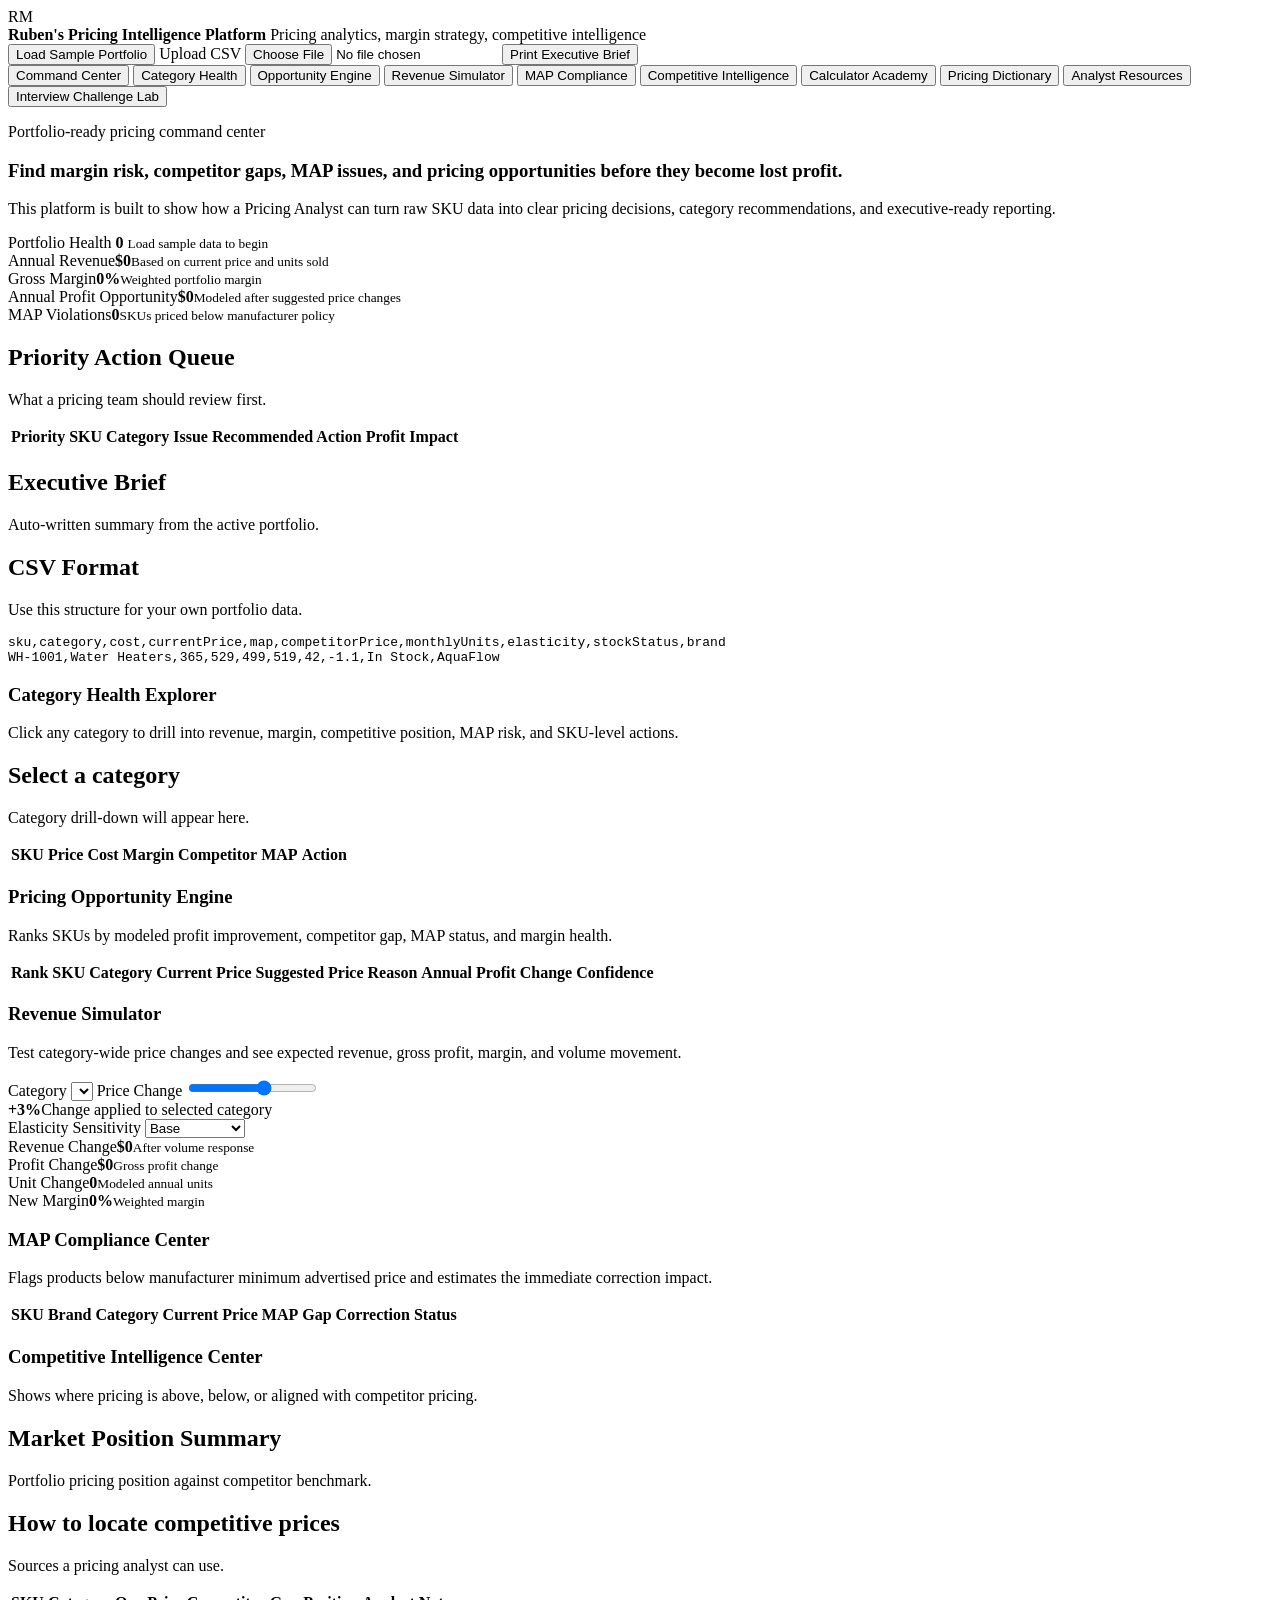
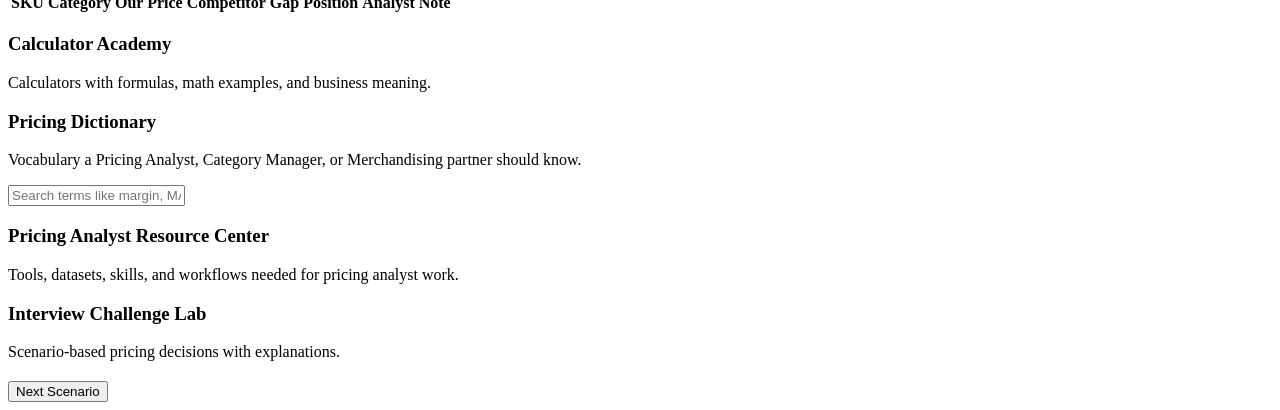
==== commit 467723aa: "Update index.html" ====
--- a/pricing-intelligence/index.html
+++ b/pricing-intelligence/index.html
@@ -1,368 +1,171 @@
 <!DOCTYPE html>
 <html lang="en">
 <head>
-<meta charset="UTF-8" />
-<meta name="viewport" content="width=device-width, initial-scale=1.0" />
-<title>Ruben Mendoza | Supply Chain Analyst Portfolio</title>
-<link rel="preconnect" href="https://fonts.googleapis.com">
-<link rel="preconnect" href="https://fonts.gstatic.com" crossorigin>
-<link href="https://fonts.googleapis.com/css2?family=DM+Sans:wght@400;500;600;700;800&family=DM+Mono:wght@400;500&display=swap" rel="stylesheet">
-<style>
-:root{
-  --bg:#f4f0e7;
-  --paper:#fffaf0;
-  --paper2:#fbf3e5;
-  --ink:#202724;
-  --muted:#68716d;
-  --soft:#e8decd;
-  --line:#d5caba;
-  --dark:#17221e;
-  --dark2:#22332e;
-  --green:#2f6d50;
-  --green2:#dcebdd;
-  --orange:#b96725;
-  --orange2:#ffe4c5;
-  --blue:#315f90;
-  --blue2:#e0e8f5;
-  --red:#9f3c31;
-  --red2:#ffe0dc;
-  --shadow:0 18px 45px rgba(35,28,16,.10);
-  --mono:'DM Mono',monospace;
-  --sans:'DM Sans',sans-serif;
-}
-*{box-sizing:border-box;margin:0;padding:0}
-html{scroll-behavior:smooth}
-body{font-family:var(--sans);background:var(--bg);color:var(--ink);line-height:1.55;font-size:16px}
-a{color:inherit}
-button,input,select{font-family:inherit}
-.wrap{max-width:1220px;margin:0 auto;padding:0 22px}
-.top{position:sticky;top:0;z-index:80;background:rgba(244,240,231,.94);backdrop-filter:blur(12px);border-bottom:1px solid var(--line)}
-.nav{height:68px;display:flex;align-items:center;justify-content:space-between;gap:18px}
-.logo{display:flex;align-items:center;gap:12px;text-decoration:none;min-width:230px}
-.logo-mark{width:40px;height:40px;border-radius:14px;background:var(--dark);color:#fff7e9;display:grid;place-items:center;font-family:var(--mono);font-size:13px;box-shadow:0 8px 18px rgba(0,0,0,.13)}
-.logo-text strong{display:block;font-size:14px;letter-spacing:.01em}.logo-text span{display:block;font-size:12px;color:var(--muted)}
-.navlinks{display:flex;align-items:center;gap:16px;font-size:13px;color:var(--muted)}.navlinks a{text-decoration:none}.navlinks a:hover{color:var(--ink)}
-.btn{display:inline-flex;align-items:center;justify-content:center;border-radius:999px;border:1px solid var(--dark);background:var(--dark);color:#fff7e9;text-decoration:none;font-weight:800;font-size:13px;padding:10px 16px;cursor:pointer;white-space:nowrap;transition:transform .12s,box-shadow .12s,background .12s}.btn:hover{transform:translateY(-1px);box-shadow:0 8px 18px rgba(0,0,0,.10)}
-.btn.light{background:transparent;color:var(--dark);border-color:var(--line)}.btn.light:hover{border-color:var(--dark)}.btn.small{padding:7px 12px;font-size:12px}.btn.green{background:var(--green);border-color:var(--green)}
-.hero{padding:64px 0 44px;border-bottom:1px solid var(--line)}.hero-grid{display:grid;grid-template-columns:1.16fr .84fr;gap:42px;align-items:center}.kicker{font-family:var(--mono);font-size:12px;color:var(--orange);text-transform:uppercase;letter-spacing:.09em;margin-bottom:14px}
-h1{font-size:clamp(37px,5vw,66px);line-height:1.01;letter-spacing:-.055em;margin-bottom:18px;max-width:800px}.lead{font-size:19px;color:#4d5652;max-width:730px;margin-bottom:24px}.hero-actions{display:flex;gap:12px;flex-wrap:wrap;margin-bottom:26px}.note{font-size:13px;color:var(--muted);max-width:700px}
-.profile-card{background:var(--paper);border:1px solid var(--line);border-radius:26px;padding:18px;box-shadow:var(--shadow);transform:rotate(.35deg)}.profile-img{width:100%;aspect-ratio:4/5;object-fit:cover;border-radius:19px;border:1px solid var(--line);display:block;background:var(--soft)}.profile-caption{display:grid;grid-template-columns:1fr auto;gap:14px;align-items:end;margin-top:14px}.profile-caption strong{display:block;font-size:17px}.profile-caption span{font-size:13px;color:var(--muted)}.rank{font-family:var(--mono);font-size:12px;background:var(--dark);color:#fff7e9;border-radius:999px;padding:7px 10px}
-.stats{display:grid;grid-template-columns:repeat(4,1fr);gap:12px;margin-top:32px}.stat{background:var(--paper);border:1px solid var(--line);border-radius:18px;padding:17px;box-shadow:0 10px 24px rgba(35,28,16,.05)}.stat b{font-family:var(--mono);font-size:23px;display:block;color:var(--dark)}.stat span{font-size:12px;color:var(--muted)}
-.section{padding:58px 0;border-bottom:1px solid var(--line)}.section-head{display:flex;align-items:flex-end;justify-content:space-between;gap:24px;margin-bottom:24px}.section-head h2{font-size:33px;letter-spacing:-.04em;line-height:1.08}.section-head p{color:var(--muted);max-width:650px}
-.grid{display:grid;grid-template-columns:repeat(3,1fr);gap:16px}.card{background:var(--paper);border:1px solid var(--line);border-radius:23px;padding:22px;box-shadow:0 10px 24px rgba(35,28,16,.05)}.card.big{grid-column:span 2}.card.dark{background:var(--dark);color:#fff7e9;border-color:var(--dark)}.tag{display:inline-flex;font-family:var(--mono);font-size:11px;border:1px solid var(--line);border-radius:999px;padding:5px 9px;color:var(--muted);margin-bottom:14px;background:rgba(255,255,255,.45)}.card.dark .tag{border-color:rgba(255,255,255,.18);color:#d7cdbf;background:rgba(255,255,255,.06)}.card h3{font-size:21px;margin-bottom:8px;letter-spacing:-.02em}.card p{color:var(--muted);font-size:14px;margin-bottom:14px}.card.dark p{color:#d7cdbf}.tools{display:flex;flex-wrap:wrap;gap:7px;margin-top:16px}.tool{font-family:var(--mono);font-size:11px;background:var(--soft);border-radius:999px;padding:5px 8px;color:#4c5553}.card.dark .tool{background:rgba(255,255,255,.08);color:#fff7e9}.linkrow{display:flex;gap:10px;flex-wrap:wrap;margin-top:18px}
-.embed-grid{display:grid;grid-template-columns:.82fr 1.18fr;gap:16px;margin-top:18px}.embed-card{background:var(--paper);border:1px solid var(--line);border-radius:23px;padding:16px;box-shadow:0 10px 24px rgba(35,28,16,.05)}.embed-head{display:flex;justify-content:space-between;align-items:flex-start;gap:14px;margin-bottom:12px}.embed-head h3{font-size:19px;margin-bottom:4px}.embed-head p{font-size:13px;color:var(--muted);max-width:650px}.embed-card iframe{width:100%;height:720px;border:1px solid var(--line);border-radius:16px;background:white}.embed-card.wide iframe{height:720px}
-.lab{background:var(--paper);border:1px solid var(--line);border-radius:28px;box-shadow:var(--shadow);overflow:hidden}.lab-top{display:flex;align-items:center;justify-content:space-between;gap:16px;padding:18px 18px 0}.tabs{display:flex;gap:8px;flex-wrap:wrap}.tab{border:1px solid var(--line);background:var(--paper2);color:var(--muted);border-radius:999px;padding:9px 13px;font-size:12px;font-weight:800;cursor:pointer}.tab.active{background:var(--dark);border-color:var(--dark);color:#fff7e9}.lab-body{padding:18px}.lab-pane{display:none}.lab-pane.active{display:block}.lab-grid{display:grid;grid-template-columns:1fr .85fr;gap:16px;align-items:start}.panel{background:#fffdf7;border:1px solid var(--line);border-radius:22px;padding:18px}.panel h3{font-size:19px;margin-bottom:4px}.panel p{color:var(--muted);font-size:13px;margin-bottom:15px}.controls{display:grid;grid-template-columns:repeat(4,1fr);gap:11px;margin-bottom:15px}label{font-size:12px;color:var(--muted);display:block;margin-bottom:6px}input,select{width:100%;padding:11px 12px;border-radius:13px;border:1px solid var(--line);background:#fffaf0;color:var(--ink);outline:none}input:focus,select:focus{border-color:var(--green)}.metrics{display:grid;grid-template-columns:repeat(4,1fr);gap:10px;margin-bottom:15px}.metric{background:var(--paper2);border:1px solid var(--line);border-radius:17px;padding:13px}.metric b{font-family:var(--mono);font-size:20px;display:block}.metric span{font-size:11px;color:var(--muted)}.insight{background:var(--green2);border:1px solid rgba(47,109,80,.22);border-radius:17px;padding:14px;color:#214c39;font-size:13px;margin-top:13px}.warnbox{background:#fff1cf;border:1px solid rgba(139,91,0,.2);color:#6d4700}.table-wrap{overflow:auto;border:1px solid var(--line);border-radius:17px;background:#fffdf8}table{width:100%;border-collapse:collapse;min-width:720px}th,td{text-align:left;padding:11px 12px;border-bottom:1px solid var(--line);font-size:13px}th{font-family:var(--mono);font-size:11px;color:var(--muted);background:var(--paper2)}.status{font-family:var(--mono);font-size:11px;border-radius:999px;padding:4px 8px;display:inline-flex}.ok{background:var(--green2);color:var(--green)}.warn{background:#fff1cf;color:#8b5b00}.bad{background:var(--red2);color:var(--red)}.over{background:var(--blue2);color:var(--blue)}.chartbox{height:330px;border:1px solid var(--line);border-radius:18px;background:linear-gradient(180deg,#fffdf8,#fbf3e5);padding:14px}.chart-title{font-size:12px;color:var(--muted);font-family:var(--mono);margin-bottom:6px}.svgchart{width:100%;height:280px;display:block}.axis{stroke:#cbbfac;stroke-width:1}.gridline{stroke:#e7ddcd;stroke-width:1}.bar{fill:#315f90}.bar.warnbar{fill:#b96725}.bar.badbar{fill:#9f3c31}.line{fill:none;stroke:#2f6d50;stroke-width:3}.line2{fill:none;stroke:#b96725;stroke-width:3}.dotc{fill:#17221e}.chart-label{font-family:var(--mono);font-size:10px;fill:#68716d}
-.excel-layout{display:grid;grid-template-columns:.9fr 1.1fr;gap:16px}.workbook{background:#edf2e9;border:1px solid var(--line);border-radius:22px;overflow:hidden;box-shadow:var(--shadow)}.excel-ribbon{height:42px;background:#217346;color:white;display:flex;align-items:center;gap:11px;padding:0 14px;font-size:13px;font-weight:800}.excel-tabs{display:flex;gap:2px;background:#d9e7d3;border-bottom:1px solid #b9c9b1;padding:7px 8px 0}.excel-tab{border:1px solid #b9c9b1;border-bottom:none;background:#eaf2e5;color:#334238;border-radius:8px 8px 0 0;padding:8px 12px;font-size:12px;font-weight:800;cursor:pointer}.excel-tab.active{background:#fff}.sheet{background:white;padding:14px;min-height:390px}.sheet table{min-width:540px}.formula-card{background:var(--dark);color:#fff7e9;border-radius:20px;padding:18px}.formula-card h3{font-size:21px;margin-bottom:8px}.formula-card p{color:#d7cdbf;font-size:14px;margin-bottom:14px}.formula-list{display:grid;gap:10px}.formula{border:1px solid rgba(255,255,255,.14);border-radius:14px;padding:12px;background:rgba(255,255,255,.05)}.formula code{font-family:var(--mono);font-size:12px;color:#ffe4c5;word-break:break-word}.proof-grid{display:grid;grid-template-columns:repeat(4,1fr);gap:12px;margin-top:16px}.proof{background:var(--paper);border:1px solid var(--line);border-radius:18px;padding:16px}.proof b{display:block;font-size:15px;margin-bottom:5px}.proof span{font-size:12px;color:var(--muted)}
-
-.bg-summary{display:grid;grid-template-columns:1fr 1fr 1fr;gap:14px;margin-bottom:18px}.bg-card{background:var(--paper);border:1px solid var(--line);border-radius:20px;padding:18px;box-shadow:0 10px 24px rgba(35,28,16,.05)}.bg-card h3{font-size:18px;margin-bottom:8px}.bg-card p{font-size:13px;color:var(--muted);margin-bottom:12px}.mini-list{display:grid;gap:8px}.mini-list span{display:block;font-size:13px;color:#46514c}.mini-list span:before{content:'>';font-family:var(--mono);color:var(--orange);margin-right:7px}.exp-list{display:grid;gap:12px}.exp-card{display:grid;grid-template-columns:168px 1fr;gap:18px;background:var(--paper);border:1px solid var(--line);border-radius:20px;padding:18px;box-shadow:0 10px 24px rgba(35,28,16,.05)}.exp-time{font-family:var(--mono);font-size:12px;color:var(--orange);line-height:1.5}.exp-company{font-size:12px;color:var(--muted);margin-top:6px}.exp-role{font-size:19px;font-weight:800;letter-spacing:-.02em;margin-bottom:6px}.exp-system{display:flex;flex-wrap:wrap;gap:6px;margin:8px 0 10px}.exp-system span{font-family:var(--mono);font-size:11px;background:var(--soft);border-radius:999px;padding:5px 8px;color:#4c5553}.exp-card ul{display:grid;gap:7px;margin-left:0;list-style:none}.exp-card li{font-size:14px;color:var(--muted);position:relative;padding-left:16px}.exp-card li:before{content:'>';position:absolute;left:0;color:var(--orange);font-family:var(--mono)}.cred-grid{display:grid;grid-template-columns:repeat(4,1fr);gap:12px;margin-top:16px}.cred{background:var(--paper2);border:1px solid var(--line);border-radius:17px;padding:14px}.cred b{display:block;font-size:14px;margin-bottom:5px}.cred span{font-size:12px;color:var(--muted)}
-.timeline{display:grid;gap:12px}.job{display:grid;grid-template-columns:150px 1fr;gap:18px;padding:18px;background:var(--paper);border:1px solid var(--line);border-radius:18px}.job-time{font-family:var(--mono);font-size:12px;color:var(--orange)}.job h3{font-size:18px;margin-bottom:4px}.job p{color:var(--muted);font-size:14px}.footer{padding:34px 0;color:var(--muted);font-size:13px}.footer .wrap{display:flex;justify-content:space-between;gap:20px;flex-wrap:wrap}
-@media(max-width:980px){.hero-grid,.lab-grid,.embed-grid,.excel-layout,.bg-summary,.exp-card{grid-template-columns:1fr}.grid{grid-template-columns:1fr}.card.big{grid-column:auto}.stats{grid-template-columns:repeat(2,1fr)}.navlinks{display:none}.section-head{display:block}.section-head p{margin-top:10px}.controls,.metrics,.proof-grid,.cred-grid{grid-template-columns:repeat(2,1fr)}.job{grid-template-columns:1fr}}
-@media(max-width:560px){.wrap{padding:0 16px}.hero{padding-top:36px}.stats,.controls,.metrics,.proof-grid,.cred-grid{grid-template-columns:1fr}.profile-caption{grid-template-columns:1fr}.btn{width:100%}.embed-card iframe{height:640px}.lab-top{display:block}.tabs{margin-top:12px}.logo{min-width:auto}.logo-text span{display:none}}
-</style>
+  <meta charset="UTF-8" />
+  <meta name="viewport" content="width=device-width, initial-scale=1.0" />
+  <title>Ruben's Pricing Intelligence Platform</title>
+  <link rel="preconnect" href="https://fonts.googleapis.com">
+  <link rel="preconnect" href="https://fonts.gstatic.com" crossorigin>
+  <link href="https://fonts.googleapis.com/css2?family=Inter:wght@400;500;600;700;800&family=JetBrains+Mono:wght@400;600;700&display=swap" rel="stylesheet">
+  <link rel="stylesheet" href="css/styles.css" />
 </head>
 <body>
-<header class="top">
-  <div class="wrap nav">
-    <a class="logo" href="#top" aria-label="Ruben Mendoza Portfolio Home">
-      <div class="logo-mark">RM</div>
-      <div class="logo-text"><strong>Ruben Mendoza</strong><span>Data, business, supply chain analyst portfolio</span></div>
-    </a>
-    <nav class="navlinks" aria-label="Portfolio navigation">
-      <a href="#work">Work</a><a href="#pricing">Pricing</a><a href="#tools">Tools</a><a href="#analytics">Analytics lab</a><a href="#excel">Excel proof</a><a href="#background">Background</a>
-    </nav>
-    <a class="btn light" href="https://medtrack-peach.vercel.app/demo" target="_blank" rel="noopener">Open Stokora</a>
-  </div>
-</header>
-<main id="top">
-  <section class="hero">
-    <div class="wrap hero-grid">
+  <header class="app-shell">
+    <div class="brand">
+      <div class="brand-mark">RM</div>
       <div>
-        <div class="kicker">Warehouse systems, analytics, process improvement</div>
-        <h1>I build analytics platforms that turn operational, inventory, and pricing data into actionable decisions.</h1>
-        <p class="lead">This portfolio shows the work behind the resume: demo apps, analyst dashboards, Excel-style models, forecast logic, replenishment rules, exception tracking, and operating reports built around real supply chain problems.</p>
-        <div class="hero-actions">
-          <a class="btn" href="#analytics">Try the analytics lab</a>
-          <a class="btn light" href="#excel">View Excel proof</a>
-          <a class="btn light" href="https://vincentmets686.wixsite.com/saptcodesearch" target="_blank" rel="noopener">SAP directory</a>
-        </div>
-        <p class="note">All portfolio tools use sanitized demo data. Demo divisions, product codes, bins, users, and counts are fictional so the workflows can be shown without exposing employer data.</p>
-        <div class="stats" aria-label="Career highlights">
-          <div class="stat"><b>16+</b><span>years in warehouse and inventory roles</span></div>
-          <div class="stat"><b>99.87%</b><span>on-time performance improvement in a regional warehouse operation</span></div>
-          <div class="stat"><b>164% to &lt;20%</b><span>warehouse turnover improvement</span></div>
-          <div class="stat"><b>1M+</b><span>units cycled monthly in prior operation</span></div>
-        </div>
-      </div>
-      <aside class="profile-card">
-        <img class="profile-img" src="https://static.wixstatic.com/media/943331_916fbdab7a79470f9658e17a40e5204a~mv2.jpg/v1/crop/x_0%2Cy_5%2Cw_600%2Ch_790/fill/w_492%2Ch_648%2Cal_c%2Cq_90%2Cusm_0.66_1.00_0.01%2Cenc_avif%2Cquality_auto/343692639_726597192590422_9041413978498065400_n.jpg" alt="Ruben Mendoza in Army uniform" />
-        <div class="profile-caption">
-          <div><strong>Ruben V. Mendoza</strong><span>Inventory Control Manager, medically retired Army Sergeant</span></div>
-          <div class="rank">Sgt. ret</div>
-        </div>
-      </aside>
-    </div>
-  </section>
-
-
-
-  <section class="section" id="pricing">
-    <div class="wrap">
-      <div class="section-head">
-        <div><div class="kicker">Featured analyst project</div><h2>Ruben's Pricing Intelligence Platform</h2></div>
-        <p>A pricing analyst command center built to evaluate margin opportunities, competitor positioning, MAP compliance, elasticity impacts, category performance, and revenue optimization.</p>
-      </div>
-      <div class="grid">
-        <article class="card dark big">
-          <span class="tag">Pricing analyst portfolio project</span>
-          <h3>Ruben's Pricing Intelligence Platform</h3>
-          <p>This is the flagship analyst project for pricing and merchandising roles. It includes a portfolio opportunity engine, drillable category health, MAP compliance, competitive intelligence, revenue simulator, pricing academy, dictionary, analyst resources, and interview challenge lab.</p>
-          <div class="tools"><span class="tool">Margin analysis</span><span class="tool">MAP compliance</span><span class="tool">Elasticity modeling</span><span class="tool">Competitive pricing</span><span class="tool">Category management</span><span class="tool">Executive reporting</span></div>
-          <div class="linkrow"><a class="btn green" href="pricing-intelligence/" target="_blank" rel="noopener">Launch pricing platform</a></div>
-        </article>
-        <article class="card">
-          <span class="tag">Role match</span>
-          <h3>Built for Pricing Analyst work</h3>
-          <p>The platform maps directly to pricing responsibilities: margin impact, retail price changes, competitive positioning, MAP checks, category recommendations, data dashboards, and executive summaries.</p>
-          <div class="tools"><span class="tool">Excel logic</span><span class="tool">Financial modeling</span><span class="tool">Business intelligence</span></div>
-        </article>
+        <strong>Ruben's Pricing Intelligence Platform</strong>
+        <span>Pricing analytics, margin strategy, competitive intelligence</span>
       </div>
     </div>
-  </section>
+    <nav class="top-actions">
+      <button class="ghost" id="loadSampleBtn">Load Sample Portfolio</button>
+      <label class="file-btn">
+        Upload CSV
+        <input id="csvInput" type="file" accept=".csv" />
+      </label>
+      <button class="primary" id="printBriefBtn">Print Executive Brief</button>
+    </nav>
+  </header>
 
-  <section class="section" id="work">
-    <div class="wrap">
-      <div class="section-head"><div><div class="kicker">Selected work</div><h2>Projects that match analyst job titles</h2></div><p>The goal is to show more than a nice page. A hiring manager should see that I can define the problem, model the data, build the tool, and explain the decision.</p></div>
-      <div class="grid">
-        <article class="card dark big"><span class="tag">Featured pricing project</span><h3>Ruben's Pricing Intelligence Platform</h3><p>Enterprise-style pricing analytics platform for margin, MAP, competitive pricing, category health, elasticity, recommendations, and executive briefs.</p><div class="tools"><span class="tool">Pricing analytics</span><span class="tool">Financial modeling</span><span class="tool">Decision support</span></div><div class="linkrow"><a class="btn green" href="pricing-intelligence/" target="_blank" rel="noopener">Open pricing platform</a></div></article>
-        <article class="card"><span class="tag">Live external demo</span><h3>Stokora supply chain app</h3><p>A live app concept for operational tracking and inventory workflow design. It shows product thinking, process design, and working software instead of static screenshots.</p><div class="tools"><span class="tool">WMS workflow</span><span class="tool">App design</span><span class="tool">Operational tracking</span><span class="tool">Demo environment</span></div><div class="linkrow"><a class="btn green" href="https://medtrack-peach.vercel.app/demo" target="_blank" rel="noopener">Open live demo</a></div></article>
-        <article class="card"><span class="tag">Embedded below</span><h3>IC Scanner demo</h3><p>Mobile-style count workflow with bin lock, staged scan list, variance checks, session totals, and export-ready records.</p><div class="tools"><span class="tool">Scanner UX</span><span class="tool">Inventory counts</span><span class="tool">Variance logic</span></div><div class="linkrow"><a class="btn light" href="demos/ic-scanner-demo/">Full page</a></div></article>
-        <article class="card"><span class="tag">Embedded below</span><h3>IC Portal demo</h3><p>Analyst queue for inventory research, aging, status changes, bin evidence, notes, and exception decisions.</p><div class="tools"><span class="tool">Request queue</span><span class="tool">Filters</span><span class="tool">Exception review</span></div><div class="linkrow"><a class="btn light" href="demos/ic-inquiry-demo/">Full page</a></div></article>
-        <article class="card"><span class="tag">Published history</span><h3>SAP T-Code directory</h3><p>An older lookup directory project built for faster system reference and training support. It shows that I was building job tools before I had a formal analyst title.</p><div class="tools"><span class="tool">SAP</span><span class="tool">Search directory</span><span class="tool">Self-built</span></div><div class="linkrow"><a class="btn light" href="https://vincentmets686.wixsite.com/saptcodesearch" target="_blank" rel="noopener">Open site</a></div></article>
-      </div>
-    </div>
-  </section>
+  <main class="layout">
+    <aside class="sidebar">
+      <button class="nav-item active" data-view="overview">Command Center</button>
+      <button class="nav-item" data-view="category">Category Health</button>
+      <button class="nav-item" data-view="opportunity">Opportunity Engine</button>
+      <button class="nav-item" data-view="simulator">Revenue Simulator</button>
+      <button class="nav-item" data-view="map">MAP Compliance</button>
+      <button class="nav-item" data-view="competitive">Competitive Intelligence</button>
+      <button class="nav-item" data-view="calculator">Calculator Academy</button>
+      <button class="nav-item" data-view="dictionary">Pricing Dictionary</button>
+      <button class="nav-item" data-view="resources">Analyst Resources</button>
+      <button class="nav-item" data-view="challenge">Interview Challenge Lab</button>
+    </aside>
 
-  <section class="section" id="tools">
-    <div class="wrap">
-      <div class="section-head"><div><div class="kicker">Embedded demo tools</div><h2>Built tools shown inside the portfolio</h2></div><p>These are safe demo versions. The names, divisions, products, bins, users, and count results are fictional.</p></div>
-      <div class="embed-grid">
-        <article class="embed-card"><div class="embed-head"><div><span class="tag">Mobile workflow</span><h3>IC Scanner demo</h3><p>Phone-sized count workflow with scan input, demo division selection, bin lock, staged products, variance warnings, and export-ready records.</p></div><a class="btn light small" href="demos/ic-scanner-demo/">Full page</a></div><iframe title="Embedded IC Scanner demo" src="demos/ic-scanner-demo/"></iframe></article>
-        <article class="embed-card wide"><div class="embed-head"><div><span class="tag">Analyst workflow</span><h3>IC Portal demo</h3><p>Research queue with aging, filters, bin evidence, notes, and status control. Built to feel like a working inventory control desk tool.</p></div><a class="btn light small" href="demos/ic-inquiry-demo/">Full page</a></div><iframe title="Embedded IC Portal demo" src="demos/ic-inquiry-demo/"></iframe></article>
-      </div>
-    </div>
-  </section>
+    <section class="content">
+      <section class="view active" id="overview">
+        <div class="hero-panel">
+          <div>
+            <p class="eyebrow">Portfolio-ready pricing command center</p>
+            <h1>Find margin risk, competitor gaps, MAP issues, and pricing opportunities before they become lost profit.</h1>
+            <p class="lead">This platform is built to show how a Pricing Analyst can turn raw SKU data into clear pricing decisions, category recommendations, and executive-ready reporting.</p>
+          </div>
+          <div class="hero-score">
+            <span>Portfolio Health</span>
+            <strong id="healthScore">0</strong>
+            <small id="healthText">Load sample data to begin</small>
+          </div>
+        </div>
 
-  <section class="section" id="analytics">
-    <div class="wrap">
-      <div class="section-head"><div><div class="kicker">Interactive analytics lab</div><h2>Supply chain analysis a manager can actually click through</h2></div><p>The lab uses demo data, but the logic mirrors real analyst work: replenishment risk, demand forecast accuracy, ABC classification, and labor planning.</p></div>
-      <div class="lab">
-        <div class="lab-top"><div><strong>Demo dataset:</strong> 28 SKUs, 4 demo divisions, 12 months of demand, count exceptions, and labor assumptions.</div><div class="tabs"><button class="tab active" data-pane="inv">Inventory health</button><button class="tab" data-pane="forecast">Forecast accuracy</button><button class="tab" data-pane="abc">ABC Pareto</button><button class="tab" data-pane="labor">Labor model</button></div></div>
-        <div class="lab-body">
-          <section class="lab-pane active" id="pane-inv">
-            <div class="lab-grid">
-              <div class="panel"><h3>Replenishment exception review</h3><p>Change the controls. The table recalculates safety stock, reorder point, suggested buy quantity, and status.</p><div class="controls"><div><label for="invDiv">Division</label><select id="invDiv"><option value="all">All divisions</option><option>Atlas</option><option>Beacon</option><option>Harbor</option><option>Summit</option></select></div><div><label for="warnDays">Low cover warning</label><input id="warnDays" type="number" value="14" min="3" max="60"></div><div><label for="leadDays">Lead time days</label><input id="leadDays" type="number" value="9" min="1" max="45"></div><div><label for="serviceZ">Service target</label><select id="serviceZ"><option value="1.28">90%</option><option value="1.65" selected>95%</option><option value="2.05">98%</option></select></div></div><div class="metrics"><div class="metric"><b id="invSku">0</b><span>SKUs reviewed</span></div><div class="metric"><b id="invRisk">0</b><span>need action</span></div><div class="metric"><b id="invBuy">0</b><span>suggested units</span></div><div class="metric"><b id="invValue">$0</b><span>est. order value</span></div></div><div class="table-wrap"><table><thead><tr><th>SKU</th><th>Division</th><th>On hand</th><th>Avg daily</th><th>Cover</th><th>ROP</th><th>Suggested</th><th>Status</th></tr></thead><tbody id="invRows"></tbody></table></div><div class="insight" id="invInsight"></div></div>
-              <div class="panel"><h3>Risk bucket chart</h3><p>Shows how many SKUs land in each action bucket after the controls are changed.</p><div class="chartbox"><div class="chart-title">Inventory health by SKU count</div><svg class="svgchart" id="invChart" viewBox="0 0 520 280"></svg></div><div class="insight warnbox" id="invManagerNote"></div></div>
-            </div>
+        <div class="kpi-grid">
+          <article class="kpi"><span>Annual Revenue</span><strong id="kpiRevenue">$0</strong><small>Based on current price and units sold</small></article>
+          <article class="kpi"><span>Gross Margin</span><strong id="kpiMargin">0%</strong><small>Weighted portfolio margin</small></article>
+          <article class="kpi"><span>Annual Profit Opportunity</span><strong id="kpiOpportunity">$0</strong><small>Modeled after suggested price changes</small></article>
+          <article class="kpi"><span>MAP Violations</span><strong id="kpiMap">0</strong><small>SKUs priced below manufacturer policy</small></article>
+        </div>
+
+        <div class="two-col">
+          <section class="panel">
+            <div class="panel-head"><h2>Priority Action Queue</h2><p>What a pricing team should review first.</p></div>
+            <div class="table-wrap"><table><thead><tr><th>Priority</th><th>SKU</th><th>Category</th><th>Issue</th><th>Recommended Action</th><th>Profit Impact</th></tr></thead><tbody id="priorityRows"></tbody></table></div>
           </section>
-          <section class="lab-pane" id="pane-forecast">
-            <div class="lab-grid"><div class="panel"><h3>Demand forecast accuracy</h3><p>Select a SKU and method. The model recalculates forecast, MAE, MAPE, bias, and next-month projection.</p><div class="controls"><div><label for="fcSku">SKU</label><select id="fcSku"></select></div><div><label for="fcMethod">Method</label><select id="fcMethod"><option value="ma3">3 month average</option><option value="smooth">Exponential smoothing</option><option value="trend">Trend adjusted</option></select></div><div><label for="alpha">Smoothing alpha</label><input id="alpha" type="number" value="0.35" min="0.05" max="0.9" step="0.05"></div><div><label for="fcHorizon">Horizon months</label><input id="fcHorizon" type="number" value="1" min="1" max="6"></div></div><div class="metrics"><div class="metric"><b id="fcMae">0</b><span>MAE units</span></div><div class="metric"><b id="fcMape">0%</b><span>MAPE</span></div><div class="metric"><b id="fcBias">0</b><span>bias units</span></div><div class="metric"><b id="fcNext">0</b><span>next forecast</span></div></div><div class="table-wrap"><table><thead><tr><th>Month</th><th>Actual</th><th>Forecast</th><th>Error</th><th>Abs % Error</th></tr></thead><tbody id="fcRows"></tbody></table></div><div class="insight" id="fcInsight"></div></div><div class="panel"><h3>Actual vs forecast</h3><p>The orange line is forecast. The green line is actual demand.</p><div class="chartbox"><div class="chart-title">Monthly units</div><svg class="svgchart" id="fcChart" viewBox="0 0 520 280"></svg></div></div></div>
-          </section>
-          <section class="lab-pane" id="pane-abc">
-            <div class="lab-grid"><div class="panel"><h3>ABC Pareto classification</h3><p>Sorts SKUs by annual usage value, calculates cumulative percent, and assigns control class.</p><div class="controls"><div><label for="abcDiv">Division</label><select id="abcDiv"><option value="all">All divisions</option><option>Atlas</option><option>Beacon</option><option>Harbor</option><option>Summit</option></select></div><div><label for="aCut">A cutoff %</label><input id="aCut" type="number" value="80" min="50" max="90"></div><div><label for="bCut">B cutoff %</label><input id="bCut" type="number" value="95" min="85" max="99"></div><div><label>&nbsp;</label><button class="btn small" id="abcDefault" type="button">Reset controls</button></div></div><div class="metrics"><div class="metric"><b id="abcA">0</b><span>A items</span></div><div class="metric"><b id="abcB">0</b><span>B items</span></div><div class="metric"><b id="abcC">0</b><span>C items</span></div><div class="metric"><b id="abcVal">$0</b><span>annual value</span></div></div><div class="table-wrap"><table><thead><tr><th>Rank</th><th>SKU</th><th>Division</th><th>Annual units</th><th>Unit cost</th><th>Annual value</th><th>Cumulative</th><th>Class</th></tr></thead><tbody id="abcRows"></tbody></table></div><div class="insight" id="abcInsight"></div></div><div class="panel"><h3>Pareto curve</h3><p>Bars show annual value. The line shows cumulative contribution.</p><div class="chartbox"><div class="chart-title">Annual usage value and cumulative percent</div><svg class="svgchart" id="abcChart" viewBox="0 0 520 280"></svg></div></div></div>
-          </section>
-          <section class="lab-pane" id="pane-labor">
-            <div class="lab-grid"><div class="panel"><h3>Backlog and labor model</h3><p>Models how staffing and productivity changes move a backlog completion date. This is useful for count projects, order cleanup, and special audits.</p><div class="controls"><div><label for="backlog">Open bins/tasks</label><input id="backlog" type="number" value="9270" min="1"></div><div><label for="people">Counters</label><input id="people" type="number" value="3" min="1" max="20"></div><div><label for="bph">Bins per hour</label><input id="bph" type="number" value="22" min="1" max="80"></div><div><label for="hours">Paid hours/day</label><input id="hours" type="number" value="8" min="1" max="12"></div><div><label for="adminMin">Admin minutes/day</label><input id="adminMin" type="number" value="45" min="0" max="240"></div><div><label for="workdays">Workdays/week</label><input id="workdays" type="number" value="5" min="1" max="7"></div><div><label for="defectRate">Recount rate %</label><input id="defectRate" type="number" value="8" min="0" max="50"></div><div><label>&nbsp;</label><button class="btn small" id="laborReset" type="button">Reset model</button></div></div><div class="metrics"><div class="metric"><b id="dailyOut">0</b><span>net bins/day</span></div><div class="metric"><b id="laborDays">0</b><span>workdays</span></div><div class="metric"><b id="laborWeeks">0</b><span>weeks</span></div><div class="metric"><b id="laborCapacity">0</b><span>weekly capacity</span></div></div><div class="insight" id="laborInsight"></div></div><div class="panel"><h3>Backlog burn-down</h3><p>The model shows remaining work each week using the active assumptions.</p><div class="chartbox"><div class="chart-title">Remaining backlog by week</div><svg class="svgchart" id="laborChart" viewBox="0 0 520 280"></svg></div><div class="insight warnbox">What this proves: I can turn rough floor assumptions into a decision model instead of only reporting what already happened.</div></div></div>
+          <section class="panel">
+            <div class="panel-head"><h2>Executive Brief</h2><p>Auto-written summary from the active portfolio.</p></div>
+            <div class="brief" id="executiveBrief"></div>
           </section>
         </div>
-      </div>
-    </div>
-  </section>
 
-  <section class="section" id="excel">
-    <div class="wrap">
-      <div class="section-head"><div><div class="kicker">Excel proof</div><h2>A sanitized workbook preview hiring managers can understand fast</h2></div><p>This section shows the kind of Excel work I would normally do behind the scenes: formulas, exception summaries, replenishment logic, and forecast error metrics.</p></div>
-      <div class="excel-layout">
-        <div class="workbook"><div class="excel-ribbon"><span>Excel proof workbook</span><span style="font-family:var(--mono);font-size:11px;opacity:.85">sanitized demo data</span></div><div class="excel-tabs"><button class="excel-tab active" data-sheet="dash">Dashboard</button><button class="excel-tab" data-sheet="alerts">Count alerts</button><button class="excel-tab" data-sheet="repl">Replenishment</button><button class="excel-tab" data-sheet="forecast">Forecast</button></div><div class="sheet"><div class="table-wrap"><table id="excelTable"></table></div></div></div>
-        <aside class="formula-card"><span class="tag">Downloadable workbook included</span><h3>What the workbook proves</h3><p>A recruiter sees Excel. A supply chain manager sees the decisions behind it.</p><div class="formula-list"><div class="formula"><strong>Unique task logic</strong><br><code>=COUNTA(UNIQUE(Count_Alerts!A2:A21))</code></div><div class="formula"><strong>Duplicate alert grouping</strong><br><code>=COUNTIF(A:A,H2)</code></div><div class="formula"><strong>Safety stock</strong><br><code>=ROUNDUP(ServiceZ*StdDev*SQRT(LeadTime),0)</code></div><div class="formula"><strong>Forecast accuracy</strong><br><code>=ABS(Actual-Forecast)/Actual</code></div></div><div class="linkrow"><a class="btn green" href="assets/sanitized_excel_proof_workbook.xlsx" download>Download Excel proof workbook</a></div></aside>
-      </div>
-      <div class="proof-grid"><div class="proof"><b>Dashboard tab</b><span>KPI rollup, action counts, workbook purpose, and decision summary.</span></div><div class="proof"><b>Count alerts tab</b><span>Groups duplicate alerts by task reference and keeps largest line count.</span></div><div class="proof"><b>Replenishment tab</b><span>Calculates safety stock, reorder point, suggested order, and status.</span></div><div class="proof"><b>Forecast tab</b><span>Tracks forecast, error, absolute error, MAPE, and bias.</span></div></div>
-    </div>
-  </section>
+        <section class="panel">
+          <div class="panel-head"><h2>CSV Format</h2><p>Use this structure for your own portfolio data.</p></div>
+          <pre class="codeblock">sku,category,cost,currentPrice,map,competitorPrice,monthlyUnits,elasticity,stockStatus,brand
+WH-1001,Water Heaters,365,529,499,519,42,-1.1,In Stock,AquaFlow</pre>
+        </section>
+      </section>
 
-  <section class="section" id="background">
-    <div class="wrap">
-      <div class="section-head">
-        <div><div class="kicker">Background</div><h2>Inventory operator, systems analyst, and workflow builder</h2></div>
-        <p>A hiring-manager view of the experience behind the demos: warehouse leadership, ERP and WMS work, Excel analysis, cycle counts, replenishment, forecasting, audit control, and process improvement.</p>
-      </div>
+      <section class="view" id="category">
+        <div class="panel-head page"><h1>Category Health Explorer</h1><p>Click any category to drill into revenue, margin, competitive position, MAP risk, and SKU-level actions.</p></div>
+        <div class="category-grid" id="categoryCards"></div>
+        <section class="panel detail-panel" id="categoryDetail">
+          <div class="panel-head"><h2 id="detailTitle">Select a category</h2><p id="detailSubtitle">Category drill-down will appear here.</p></div>
+          <div class="kpi-grid compact" id="detailMetrics"></div>
+          <div class="table-wrap"><table><thead><tr><th>SKU</th><th>Price</th><th>Cost</th><th>Margin</th><th>Competitor</th><th>MAP</th><th>Action</th></tr></thead><tbody id="detailRows"></tbody></table></div>
+        </section>
+      </section>
 
-      <div class="bg-summary">
-        <article class="bg-card">
-          <h3>Systems and reporting base</h3>
-          <p>Hands-on experience across warehouse execution, ERP transactions, RF workflows, reporting, and analyst-style decision support.</p>
-          <div class="tools"><span class="tool">Aptean Apprise</span><span class="tool">Epicor Indago</span><span class="tool">SAP ERP / MM</span><span class="tool">GCSS-Army</span><span class="tool">Oracle SCM</span><span class="tool">RedPrairie WMS</span><span class="tool">Tableau</span><span class="tool">Excel</span></div>
-        </article>
-        <article class="bg-card">
-          <h3>Why the experience fits analyst work</h3>
-          <div class="mini-list"><span>Built tools because the floor needed faster answers</span><span>Used data to support labor, budget, forecast, and inventory decisions</span><span>Translated warehouse problems into repeatable SOPs and controls</span><span>Worked from receiving to putaway, picking, cycle counts, replenishment, audit, and shipping</span></div>
-        </article>
-        <article class="bg-card">
-          <h3>Credentials and recognition</h3>
-          <div class="mini-list"><span>Lean Six Sigma Green Belt</span><span>SAP ERP / GCSS-Army certification</span><span>ASCM Prologis Supply Chain Warehousing Certificate</span><span>Army Achievement Medal for software innovation</span><span>Former Secret clearance, expired and not currently active</span></div>
-        </article>
-      </div>
+      <section class="view" id="opportunity">
+        <div class="panel-head page"><h1>Pricing Opportunity Engine</h1><p>Ranks SKUs by modeled profit improvement, competitor gap, MAP status, and margin health.</p></div>
+        <section class="panel"><div class="table-wrap"><table><thead><tr><th>Rank</th><th>SKU</th><th>Category</th><th>Current Price</th><th>Suggested Price</th><th>Reason</th><th>Annual Profit Change</th><th>Confidence</th></tr></thead><tbody id="opportunityRows"></tbody></table></div></section>
+      </section>
 
-      <div class="exp-list">
-        <article class="exp-card">
-          <div><div class="exp-time">2025 to present</div><div class="exp-company">Current multi-brand distribution operation</div></div>
+      <section class="view" id="simulator">
+        <div class="panel-head page"><h1>Revenue Simulator</h1><p>Test category-wide price changes and see expected revenue, gross profit, margin, and volume movement.</p></div>
+        <section class="panel sim-grid">
           <div>
-            <div class="exp-role">Inventory Control Manager, WMS and operations systems</div>
-            <div class="exp-system"><span>Aptean Apprise</span><span>Excel</span><span>Google Sheets</span><span>Apps Script</span><span>WMS workflow design</span></div>
-            <ul><li>Manage inventory control, bin accuracy, replenishment cleanup, cycle count planning, shortage research, and ERP workflow issues in a multi-brand warehouse environment.</li><li>Build internal tracking tools for IC requests, order status, productivity, warehouse investigations, replenishment follow-up, and exception research.</li><li>Work across cycle counts, shortage analysis, bin moves, product lookup, directed putaway, pick alerts, replenishment settings, and warehouse task cleanup.</li><li>Use portfolio demo tools to show the same type of thinking: queue control, scan capture, exception logic, forecast review, and workbook proof.</li></ul>
+            <label>Category</label>
+            <select id="simCategory"></select>
+            <label>Price Change</label>
+            <input id="priceChange" type="range" min="-15" max="15" value="3" step="1" />
+            <div class="slider-readout"><strong id="priceChangeLabel">+3%</strong><span>Change applied to selected category</span></div>
+            <label>Elasticity Sensitivity</label>
+            <select id="elasticityMode"><option value="conservative">Conservative</option><option value="base" selected>Base</option><option value="aggressive">Aggressive</option></select>
           </div>
-        </article>
+          <div class="kpi-grid compact">
+            <article class="kpi"><span>Revenue Change</span><strong id="simRevenue">$0</strong><small>After volume response</small></article>
+            <article class="kpi"><span>Profit Change</span><strong id="simProfit">$0</strong><small>Gross profit change</small></article>
+            <article class="kpi"><span>Unit Change</span><strong id="simUnits">0</strong><small>Modeled annual units</small></article>
+            <article class="kpi"><span>New Margin</span><strong id="simMargin">0%</strong><small>Weighted margin</small></article>
+          </div>
+        </section>
+      </section>
 
-        <article class="exp-card">
-          <div><div class="exp-time">Aug 2023 to Oct 2024</div><div class="exp-company">Regional distribution and warehouse operation</div></div>
-          <div>
-            <div class="exp-role">Warehouse Manager, operations systems and performance improvement</div>
-            <div class="exp-system"><span>Tableau</span><span>WMS</span><span>SOPs</span><span>ICQC</span><span>Lean Six Sigma</span></div>
-            <ul><li>Led a 33-person warehouse team across three shifts, including assistant managers, shift leads, and specialists.</li><li>Developed SOPs, new picking and packing standards, and a combined Inventory and Quality Control process.</li><li>Improved training completion from 51% to 197%, turnover from 164% to below 20%, and on-time order processing from 92% to 99.9%.</li><li>Used Tableau and WMS data for planning, forecasting, resource allocation, budget control, and labor decisions.</li></ul>
-          </div>
-        </article>
+      <section class="view" id="map">
+        <div class="panel-head page"><h1>MAP Compliance Center</h1><p>Flags products below manufacturer minimum advertised price and estimates the immediate correction impact.</p></div>
+        <section class="panel"><div class="table-wrap"><table><thead><tr><th>SKU</th><th>Brand</th><th>Category</th><th>Current Price</th><th>MAP</th><th>Gap</th><th>Correction</th><th>Status</th></tr></thead><tbody id="mapRows"></tbody></table></div></section>
+      </section>
 
-        <article class="exp-card">
-          <div><div class="exp-time">Jan 2021 to Jul 2023</div><div class="exp-company">Military logistics and supply operations</div></div>
-          <div>
-            <div class="exp-role">Operations Dispatcher and Unit Supply Sergeant, logistics systems</div>
-            <div class="exp-system"><span>SAP ERP / MM</span><span>GCSS-Army</span><span>Inventory audits</span><span>Forecasting</span><span>Readiness tracking</span></div>
-            <ul><li>Managed military inventory accountability, cycle counts, stock verification, receipt flow, and supply staging.</li><li>Built a remote item request system that improved inventory readiness by 75% and reduced unnecessary headquarters traffic.</li><li>Analyzed consumption patterns and equipment status to forecast supply needs and reduce overstock and stockout risk.</li><li>Recognized with an Army Achievement Medal for logistics and software workflow improvements.</li></ul>
-          </div>
-        </article>
+      <section class="view" id="competitive">
+        <div class="panel-head page"><h1>Competitive Intelligence Center</h1><p>Shows where pricing is above, below, or aligned with competitor pricing.</p></div>
+        <div class="two-col">
+          <section class="panel"><div class="panel-head"><h2>Market Position Summary</h2><p>Portfolio pricing position against competitor benchmark.</p></div><div id="competitiveSummary" class="summary-list"></div></section>
+          <section class="panel"><div class="panel-head"><h2>How to locate competitive prices</h2><p>Sources a pricing analyst can use.</p></div><div id="priceSources" class="resource-list"></div></section>
+        </div>
+        <section class="panel"><div class="table-wrap"><table><thead><tr><th>SKU</th><th>Category</th><th>Our Price</th><th>Competitor</th><th>Gap</th><th>Position</th><th>Analyst Note</th></tr></thead><tbody id="competitiveRows"></tbody></table></div></section>
+      </section>
 
-        <article class="exp-card">
-          <div><div class="exp-time">Aug 2020 to Jan 2021</div><div class="exp-company">Power infrastructure warehouse operation</div></div>
-          <div>
-            <div class="exp-role">Inventory Control Technician</div>
-            <div class="exp-system"><span>ERP inventory</span><span>Receiving</span><span>Putaway</span><span>Kit labeling</span><span>Material request flow</span></div>
-            <ul><li>Managed inventory from receiving through putaway while investigating bin discrepancies and material movement issues.</li><li>Created a kit labeling approach that consolidated multiple pallet kits under single part numbers for faster retrieval.</li><li>Reduced material retrieval turnaround by organizing MTO folder paths and report access across locations.</li></ul>
-          </div>
-        </article>
+      <section class="view" id="calculator">
+        <div class="panel-head page"><h1>Calculator Academy</h1><p>Calculators with formulas, math examples, and business meaning.</p></div>
+        <div class="calculator-grid" id="calculatorCards"></div>
+      </section>
 
-        <article class="exp-card">
-          <div><div class="exp-time">Apr 2019 to Jun 2020</div><div class="exp-company">Manufacturing inventory control operation</div></div>
-          <div>
-            <div class="exp-role">Inventory Control Manager, SAP inventory systems</div>
-            <div class="exp-system"><span>SAP ERP / MM</span><span>LT24</span><span>LT22</span><span>LS24</span><span>CS03 / CS15</span><span>MIGO</span><span>Excel</span><span>Kanban</span></div>
-            <ul><li>Owned SAP MM inventory control across daily cycle counts, adjustments, discrepancy research, and material movement review.</li><li>Led high-volume cycle counts covering 500,000 to 1.1 million pieces monthly.</li><li>Built advanced Excel workbooks with pivot tables and graphical analysis to show material flow from raw materials to finished goods.</li><li>Partnered with purchasing on a Kanban system for MRO materials and supported quality investigations that helped prevent faulty material from shipping.</li></ul>
-          </div>
-        </article>
+      <section class="view" id="dictionary">
+        <div class="panel-head page"><h1>Pricing Dictionary</h1><p>Vocabulary a Pricing Analyst, Category Manager, or Merchandising partner should know.</p></div>
+        <input class="search" id="dictionarySearch" placeholder="Search terms like margin, MAP, elasticity, waterfall..." />
+        <div class="dictionary-grid" id="dictionaryCards"></div>
+      </section>
 
-        <article class="exp-card">
-          <div><div class="exp-time">2009 to 2019</div><div class="exp-company">Earlier inventory and distribution roles</div></div>
-          <div>
-            <div class="exp-role">Auditor, Inventory Control Specialist, Inbound Receiving Specialist</div>
-            <div class="exp-system"><span>RedPrairie WMS</span><span>Oracle Supply Chain</span><span>Ship Link</span><span>RF devices</span><span>Cycle counts</span><span>Receiving audits</span></div>
-            <ul><li>Audited inbound trailers, vendor returns, over-shipments, code dates, quality issues, damages, and inventory discrepancies.</li><li>Used RedPrairie WMS, Oracle Supply Chain, desktop tools, and RF devices for real-time inventory and shipping workflows.</li><li>Achieved 98% and above daily cycle count accuracy in one role, 35 pallets per hour putaway in inbound receiving, and 98% plus pick rate per shift.</li></ul>
-          </div>
-        </article>
-      </div>
+      <section class="view" id="resources">
+        <div class="panel-head page"><h1>Pricing Analyst Resource Center</h1><p>Tools, datasets, skills, and workflows needed for pricing analyst work.</p></div>
+        <div class="resource-grid" id="resourceCards"></div>
+      </section>
 
-      <div class="cred-grid">
-        <div class="cred"><b>Education</b><span>Southern New Hampshire University, BS program in progress. Portfolio is aligned to data, business, and supply chain analyst roles.</span></div>
-        <div class="cred"><b>Process improvement</b><span>Lean Six Sigma Green Belt with SOP, training, workflow, and safety committee experience.</span></div>
-        <div class="cred"><b>Military logistics</b><span>Medically retired Army NCO with SAP-style reporting, dispatching, supply accountability, and readiness tracking experience.</span></div>
-        <div class="cred"><b>Tool builder</b><span>Excel models, ticketing tools, WMS workflows, SAP directory work, scanner logic, and analyst dashboards.</span></div>
-      </div>
-    </div>
-  </section>
+      <section class="view" id="challenge">
+        <div class="panel-head page"><h1>Interview Challenge Lab</h1><p>Scenario-based pricing decisions with explanations.</p></div>
+        <section class="panel challenge-card">
+          <h2 id="challengeTitle"></h2>
+          <p id="challengePrompt"></p>
+          <div class="challenge-options" id="challengeOptions"></div>
+          <div class="brief" id="challengeFeedback"></div>
+          <button class="primary" id="nextChallengeBtn">Next Scenario</button>
+        </section>
+      </section>
+    </section>
+  </main>
 
-</main>
-<footer class="footer"><div class="wrap"><span>Ruben Mendoza, supply chain analyst portfolio</span><span>GitHub Pages portfolio using sanitized demo data only</span></div></footer>
-<script>
-const money=n=>'$'+Math.round(n).toLocaleString();
-const num=n=>Math.round(n).toLocaleString();
-const pct=n=>(n*100).toFixed(1)+'%';
-const months=['Jan','Feb','Mar','Apr','May','Jun','Jul','Aug','Sep','Oct','Nov','Dec'];
-const skuData=[
- {sku:'AX-10482',div:'Atlas',oh:38,avg:4.8,std:2.1,cost:18.25,annual:1820,hist:[118,126,132,129,140,148,152,151,158,164,170,176]},
- {sku:'AX-22110',div:'Atlas',oh:9,avg:3.4,std:1.7,cost:41.60,annual:960,hist:[76,80,78,84,85,82,88,91,94,98,100,104]},
- {sku:'BX-88401',div:'Beacon',oh:144,avg:2.1,std:.9,cost:8.70,annual:740,hist:[45,48,52,55,51,60,61,63,68,65,70,72]},
- {sku:'BX-11490',div:'Beacon',oh:12,avg:5.9,std:2.4,cost:22.10,annual:2280,hist:[160,168,171,180,188,194,196,201,205,211,218,223]},
- {sku:'HX-69012',div:'Harbor',oh:210,avg:3.8,std:1.4,cost:11.20,annual:1370,hist:[100,96,104,112,115,120,118,122,126,129,133,135]},
- {sku:'HX-22210',div:'Harbor',oh:48,avg:3.0,std:1.8,cost:31.40,annual:1110,hist:[82,85,84,88,92,94,93,95,99,101,104,106]},
- {sku:'HX-00820',div:'Harbor',oh:11,avg:1.9,std:.7,cost:58.00,annual:610,hist:[42,44,46,48,45,50,53,52,54,57,58,61]},
- {sku:'SX-45072',div:'Summit',oh:61,avg:4.1,std:1.2,cost:14.45,annual:1480,hist:[110,112,118,119,124,128,131,130,136,139,142,149]},
- {sku:'SX-10228',div:'Summit',oh:7,avg:2.9,std:1.2,cost:27.85,annual:1010,hist:[74,76,79,80,82,87,86,91,92,94,97,101]},
- {sku:'SX-11880',div:'Summit',oh:87,avg:2.2,std:1.0,cost:16.75,annual:800,hist:[54,58,60,62,64,65,66,67,68,70,72,74]},
- {sku:'AX-77501',div:'Atlas',oh:0,avg:2.7,std:1.1,cost:33.90,annual:930,hist:[68,70,72,75,77,81,84,83,86,88,91,93]},
- {sku:'BX-33102',div:'Beacon',oh:25,avg:1.2,std:.5,cost:19.40,annual:420,hist:[34,35,32,36,38,39,37,40,41,42,44,45]}
-];
-function svgBars(id, labels, values, classes){
- const svg=document.getElementById(id); const max=Math.max(...values,1); const w=520,h=280,p=38; const bw=(w-p*2)/values.length*.62; const gap=(w-p*2)/values.length;
- let s=`<line class="axis" x1="${p}" y1="${h-p}" x2="${w-p}" y2="${h-p}"/><line class="axis" x1="${p}" y1="${p}" x2="${p}" y2="${h-p}"/>`;
- for(let i=0;i<4;i++){let y=p+(h-p*2)*i/4;s+=`<line class="gridline" x1="${p}" y1="${y}" x2="${w-p}" y2="${y}"/>`}
- values.forEach((v,i)=>{let x=p+i*gap+gap*.19;let bh=(h-p*2)*(v/max);let y=h-p-bh;let c=classes&&classes[i]?classes[i]:'';s+=`<rect class="bar ${c}" x="${x}" y="${y}" width="${bw}" height="${bh}" rx="5"/><text class="chart-label" x="${x+bw/2}" y="${h-16}" text-anchor="middle">${labels[i]}</text><text class="chart-label" x="${x+bw/2}" y="${y-7}" text-anchor="middle">${v}</text>`});
- svg.innerHTML=s;
-}
-function svgLines(id, labels, seriesA, seriesB){
- const svg=document.getElementById(id); const vals=seriesA.concat(seriesB).filter(v=>v!==null&&!isNaN(v)); const max=Math.max(...vals)*1.08; const min=Math.min(...vals)*.92; const w=520,h=280,p=38; const x=i=>p+i*((w-p*2)/(labels.length-1)); const y=v=>h-p-((v-min)/(max-min))*(h-p*2);
- let s=`<line class="axis" x1="${p}" y1="${h-p}" x2="${w-p}" y2="${h-p}"/><line class="axis" x1="${p}" y1="${p}" x2="${p}" y2="${h-p}"/>`;
- for(let i=0;i<4;i++){let gy=p+(h-p*2)*i/4;s+=`<line class="gridline" x1="${p}" y1="${gy}" x2="${w-p}" y2="${gy}"/>`}
- const path=arr=>arr.map((v,i)=>(i?'L':'M')+x(i)+' '+y(v)).join(' ');
- s+=`<path class="line" d="${path(seriesA)}"/><path class="line2" d="${path(seriesB)}"/>`;
- seriesA.forEach((v,i)=>{s+=`<circle class="dotc" cx="${x(i)}" cy="${y(v)}" r="3"/>`; if(i%2===0)s+=`<text class="chart-label" x="${x(i)}" y="${h-16}" text-anchor="middle">${labels[i]}</text>`});
- svg.innerHTML=s;
-}
-function renderInventory(){
- const div=document.getElementById('invDiv').value; const warnDays=+document.getElementById('warnDays').value||14; const lead=+document.getElementById('leadDays').value||9; const z=+document.getElementById('serviceZ').value||1.65;
- const data=skuData.filter(x=>div==='all'||x.div===div).map(x=>{let safety=Math.ceil(z*x.std*Math.sqrt(lead));let rop=Math.ceil(x.avg*lead+safety);let target=Math.ceil(x.avg*(lead+21)+safety);let cover=x.avg?x.oh/x.avg:999;let suggested=Math.max(0,target-x.oh);let status='OK',cls='ok';if(x.oh===0){status='Stockout';cls='bad'}else if(cover<warnDays){status='Low cover';cls='warn'}else if(cover>60){status='Excess';cls='over'}return {...x,safety,rop,target,cover,suggested,status,cls}});
- document.getElementById('invRows').innerHTML=data.map(x=>`<tr><td>${x.sku}</td><td>${x.div}</td><td>${x.oh}</td><td>${x.avg.toFixed(1)}</td><td>${x.cover>120?'120+':x.cover.toFixed(1)} days</td><td>${x.rop}</td><td>${x.suggested}</td><td><span class="status ${x.cls}">${x.status}</span></td></tr>`).join('');
- const risk=data.filter(x=>x.cls==='bad'||x.cls==='warn'); const buy=data.reduce((a,x)=>a+x.suggested,0); const val=data.reduce((a,x)=>a+x.suggested*x.cost,0);
- document.getElementById('invSku').textContent=data.length; document.getElementById('invRisk').textContent=risk.length; document.getElementById('invBuy').textContent=num(buy); document.getElementById('invValue').textContent=money(val);
- let buckets={Stockout:0,'Low cover':0,OK:0,Excess:0}; data.forEach(x=>buckets[x.status]++); svgBars('invChart',Object.keys(buckets),Object.values(buckets),['badbar','warnbar','','']);
- document.getElementById('invInsight').textContent=risk.length?`${risk[0].sku} is the first action item. Suggested order logic uses lead time demand plus safety stock, then tops up to lead time plus 21 review days.`:'No stockout or low-cover items under the current controls.';
- document.getElementById('invManagerNote').textContent=`Manager readout: ${risk.length} of ${data.length} SKUs need action. Estimated buy is ${num(buy)} units with an estimated value of ${money(val)}.`;
-}
-function forecastFor(hist,method,alpha){
- let f=[]; for(let i=0;i<hist.length;i++){ if(method==='ma3'){f[i]=i<3?hist[Math.max(0,i-1)]||hist[0]:(hist[i-1]+hist[i-2]+hist[i-3])/3} else if(method==='smooth'){f[i]=i===0?hist[0]:alpha*hist[i-1]+(1-alpha)*f[i-1]} else {let base=i<3?hist[Math.max(0,i-1)]||hist[0]:(hist[i-1]+hist[i-2]+hist[i-3])/3; let trend=i<4?0:(hist[i-1]-hist[i-4])/3; f[i]=base+trend} } return f.map(x=>Math.max(0,Math.round(x))); }
-function renderForecast(){
- const sku=document.getElementById('fcSku').value||skuData[0].sku; const item=skuData.find(x=>x.sku===sku)||skuData[0]; const method=document.getElementById('fcMethod').value; const alpha=+document.getElementById('alpha').value||.35; const f=forecastFor(item.hist,method,alpha);
- let rows=[],ae=0,ape=0,bias=0,count=0; item.hist.forEach((a,i)=>{let err=a-f[i];let ap=Math.abs(err)/a; if(i>0){ae+=Math.abs(err);ape+=ap;bias+=err;count++} rows.push(`<tr><td>${months[i]}</td><td>${a}</td><td>${f[i]}</td><td>${err}</td><td>${pct(ap)}</td></tr>`)});
- document.getElementById('fcRows').innerHTML=rows.join(''); document.getElementById('fcMae').textContent=(ae/count).toFixed(1); document.getElementById('fcMape').textContent=pct(ape/count); document.getElementById('fcBias').textContent=(bias/count).toFixed(1); document.getElementById('fcNext').textContent=f[f.length-1]; svgLines('fcChart',months,item.hist,f);
- const methodName={ma3:'3 month average',smooth:'exponential smoothing',trend:'trend adjusted'}[method]; document.getElementById('fcInsight').textContent=`${item.sku} using ${methodName} has MAPE of ${pct(ape/count)}. Bias is ${(bias/count).toFixed(1)} units, so the model is ${bias>0?'under-forecasting':'over-forecasting'} on average.`;
-}
-function renderABC(){
- const div=document.getElementById('abcDiv').value; const aCut=(+document.getElementById('aCut').value||80)/100; const bCut=(+document.getElementById('bCut').value||95)/100; let data=skuData.filter(x=>div==='all'||x.div===div).map(x=>({...x,value:x.annual*x.cost})).sort((a,b)=>b.value-a.value); const total=data.reduce((a,x)=>a+x.value,0); let cum=0;
- data=data.map((x,i)=>{cum+=x.value;let cp=cum/total;let cls=cp<=aCut?'A':cp<=bCut?'B':'C';return {...x,rank:i+1,cum:cp,cls}}); document.getElementById('abcRows').innerHTML=data.map(x=>`<tr><td>${x.rank}</td><td>${x.sku}</td><td>${x.div}</td><td>${num(x.annual)}</td><td>${money(x.cost)}</td><td>${money(x.value)}</td><td>${pct(x.cum)}</td><td><span class="status ${x.cls==='A'?'bad':x.cls==='B'?'warn':'ok'}">${x.cls}</span></td></tr>`).join('');
- document.getElementById('abcA').textContent=data.filter(x=>x.cls==='A').length; document.getElementById('abcB').textContent=data.filter(x=>x.cls==='B').length; document.getElementById('abcC').textContent=data.filter(x=>x.cls==='C').length; document.getElementById('abcVal').textContent=money(total); renderPareto(data,total); document.getElementById('abcInsight').textContent=`Top item ${data[0].sku} contributes ${pct(data[0].value/total)} of annual usage value. A-items should get tighter cycle count frequency and replenishment review.`;
-}
-function renderPareto(data,total){
- const svg=document.getElementById('abcChart'); const max=Math.max(...data.map(x=>x.value),1); const w=520,h=280,p=38; const bw=(w-p*2)/data.length*.55; const gap=(w-p*2)/data.length; let s=`<line class="axis" x1="${p}" y1="${h-p}" x2="${w-p}" y2="${h-p}"/><line class="axis" x1="${p}" y1="${p}" x2="${p}" y2="${h-p}"/>`; let points=[]; data.forEach((x,i)=>{let xpos=p+i*gap+gap*.22;let bh=(h-p*2)*(x.value/max);let y=h-p-bh;s+=`<rect class="bar" x="${xpos}" y="${y}" width="${bw}" height="${bh}" rx="4"/>`;points.push([xpos+bw/2,h-p-x.cum*(h-p*2)]); if(i<8)s+=`<text class="chart-label" x="${xpos+bw/2}" y="${h-16}" text-anchor="middle">${i+1}</text>`}); s+=`<path class="line2" d="${points.map((p,i)=>(i?'L':'M')+p[0]+' '+p[1]).join(' ')}"/>`; svg.innerHTML=s;
-}
-function renderLabor(){
- const backlog=+document.getElementById('backlog').value||1; const people=+document.getElementById('people').value||1; const bph=+document.getElementById('bph').value||1; const hours=+document.getElementById('hours').value||8; const admin=+document.getElementById('adminMin').value||0; const daysWeek=+document.getElementById('workdays').value||5; const defect=(+document.getElementById('defectRate').value||0)/100; const productive=Math.max(0,hours-admin/60); const daily=Math.floor(people*bph*productive*(1-defect)); const workdays=Math.ceil(backlog/Math.max(1,daily)); const weeks=Math.ceil(workdays/daysWeek); const weekly=daily*daysWeek; document.getElementById('dailyOut').textContent=num(daily); document.getElementById('laborDays').textContent=num(workdays); document.getElementById('laborWeeks').textContent=num(weeks); document.getElementById('laborCapacity').textContent=num(weekly); document.getElementById('laborInsight').textContent=`At ${people} people and ${bph} bins per hour, net output is ${num(daily)} bins per day after admin time and recount rate. The backlog clears in about ${workdays} workdays.`; let vals=[],labels=[]; for(let i=0;i<=Math.min(weeks,12);i++){labels.push('W'+i);vals.push(Math.max(0,backlog-weekly*i))} svgLines('laborChart',labels,vals,vals.map(()=>0));
-}
-function renderExcelSheet(name){
- const data={
-  dash:[['Metric','Value','Decision'],['Unique alert tasks','12','Group alerts by task, not row count'],['Total alert rows','20','Rows show noise created by repeat flags'],['Total lines impacted','108','Use largest line count per task'],['SKUs below reorder','7','Prioritize order review'],['Forecast MAPE','2.3%','Model is interview-ready']],
-  alerts:[['Task Reference','Alert Rows','Largest Line Count','Action'],['TASK-1001','2','5','Group duplicate alerts'],['TASK-1002','3','4','Group duplicate alerts'],['TASK-1004','2','8','Group duplicate alerts'],['TASK-1010','3','10','Group duplicate alerts'],['TASK-1012','1','5','Single alert']],
-  repl:[['SKU','On Hand','Avg Daily','Safety Stock','ROP','Suggested','Decision'],['AX-22110','9','3.4','9','40','102','Order'],['BX-11490','12','5.9','14','85','211','Order'],['HX-69012','210','3.8','8','46','0','Excess'],['SX-10228','7','2.9','7','31','92','Order']],
-  forecast:[['Month','Actual','Forecast','Error','Abs % Error'],['Aug','1160','1185','-25','2.2%'],['Sep','1245','1210','35','2.8%'],['Oct','1280','1265','15','1.2%'],['Nov','1315','1300','15','1.1%'],['Dec','1370','1340','30','2.2%']]
- }[name];
- const table=document.getElementById('excelTable'); table.innerHTML='<thead><tr>'+data[0].map(x=>`<th>${x}</th>`).join('')+'</tr></thead><tbody>'+data.slice(1).map(r=>'<tr>'+r.map(c=>`<td>${c}</td>`).join('')+'</tr>').join('')+'</tbody>';
-}
-document.querySelectorAll('.tab').forEach(b=>b.addEventListener('click',()=>{document.querySelectorAll('.tab').forEach(x=>x.classList.remove('active'));b.classList.add('active');document.querySelectorAll('.lab-pane').forEach(x=>x.classList.remove('active'));document.getElementById('pane-'+b.dataset.pane).classList.add('active');renderAll()}));
-document.querySelectorAll('.excel-tab').forEach(b=>b.addEventListener('click',()=>{document.querySelectorAll('.excel-tab').forEach(x=>x.classList.remove('active'));b.classList.add('active');renderExcelSheet(b.dataset.sheet)}));
-function renderAll(){renderInventory();renderForecast();renderABC();renderLabor()}
-['invDiv','warnDays','leadDays','serviceZ'].forEach(id=>document.getElementById(id).addEventListener('input',renderInventory));
-['fcSku','fcMethod','alpha','fcHorizon'].forEach(id=>document.getElementById(id).addEventListener('input',renderForecast));
-['abcDiv','aCut','bCut'].forEach(id=>document.getElementById(id).addEventListener('input',renderABC));
-document.getElementById('abcDefault').addEventListener('click',()=>{document.getElementById('aCut').value=80;document.getElementById('bCut').value=95;renderABC()});
-['backlog','people','bph','hours','adminMin','workdays','defectRate'].forEach(id=>document.getElementById(id).addEventListener('input',renderLabor));
-document.getElementById('laborReset').addEventListener('click',()=>{document.getElementById('backlog').value=9270;document.getElementById('people').value=3;document.getElementById('bph').value=22;document.getElementById('hours').value=8;document.getElementById('adminMin').value=45;document.getElementById('workdays').value=5;document.getElementById('defectRate').value=8;renderLabor()});
-document.getElementById('fcSku').innerHTML=skuData.map(x=>`<option>${x.sku}</option>`).join('');
-renderExcelSheet('dash');renderAll();
-</script>
+  <script src="data/sample-skus.js"></script>
+  <script src="data/glossary.js"></script>
+  <script src="js/pricing-engine.js"></script>
+  <script src="js/category-health.js"></script>
+  <script src="js/academy.js"></script>
+  <script src="js/app.js"></script>
 </body>
 </html>
